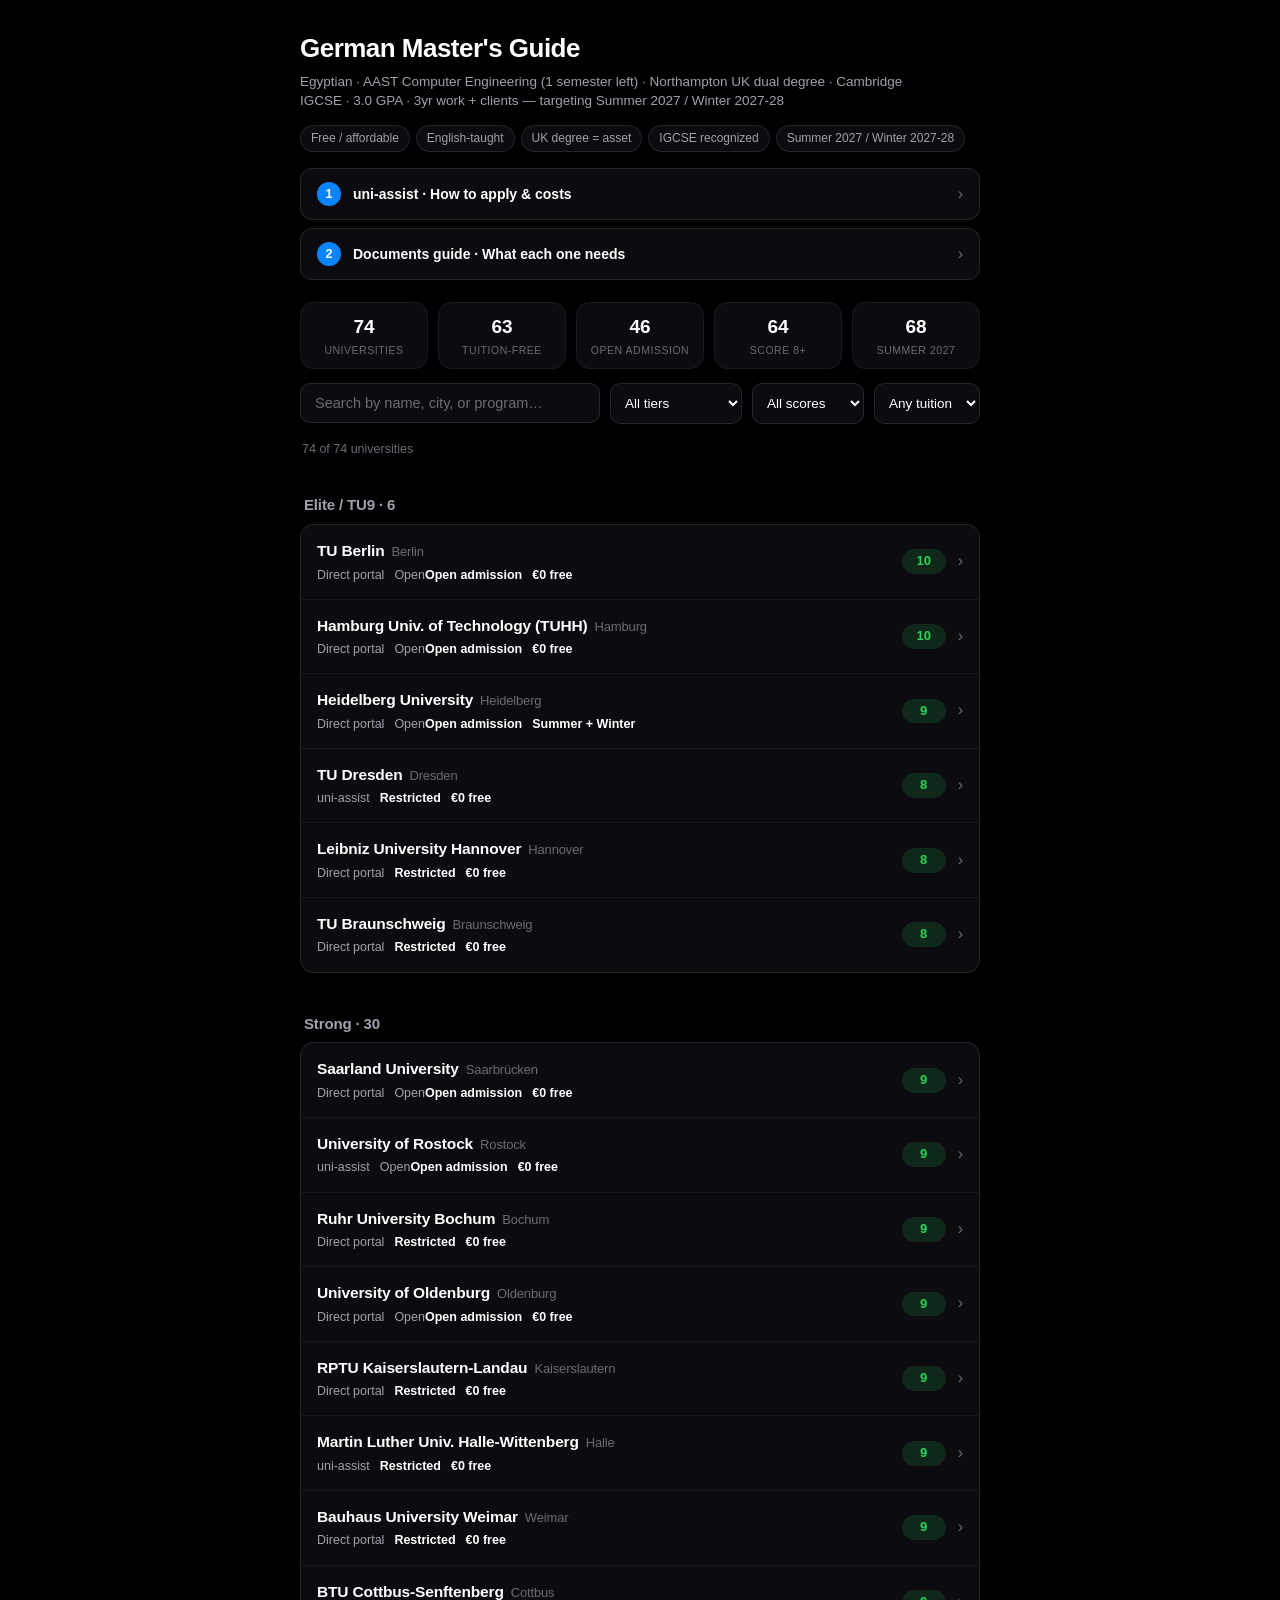
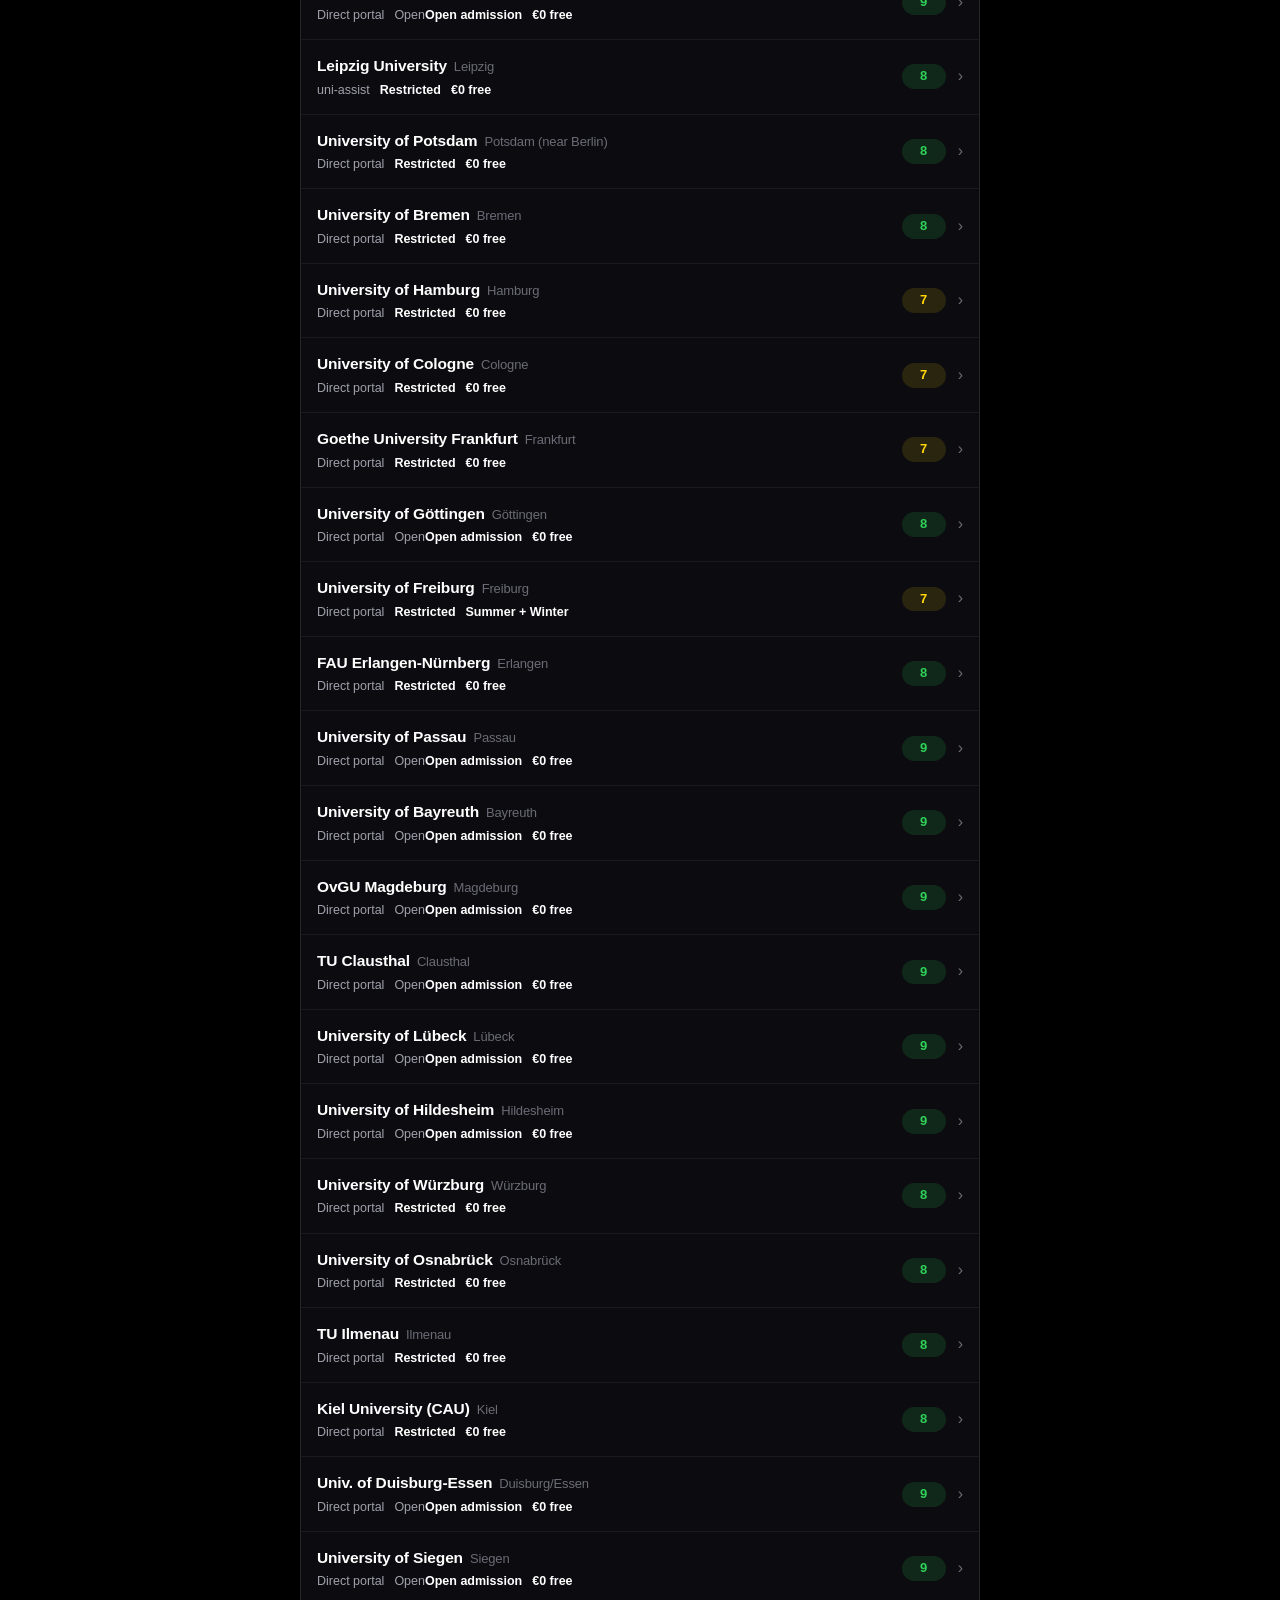
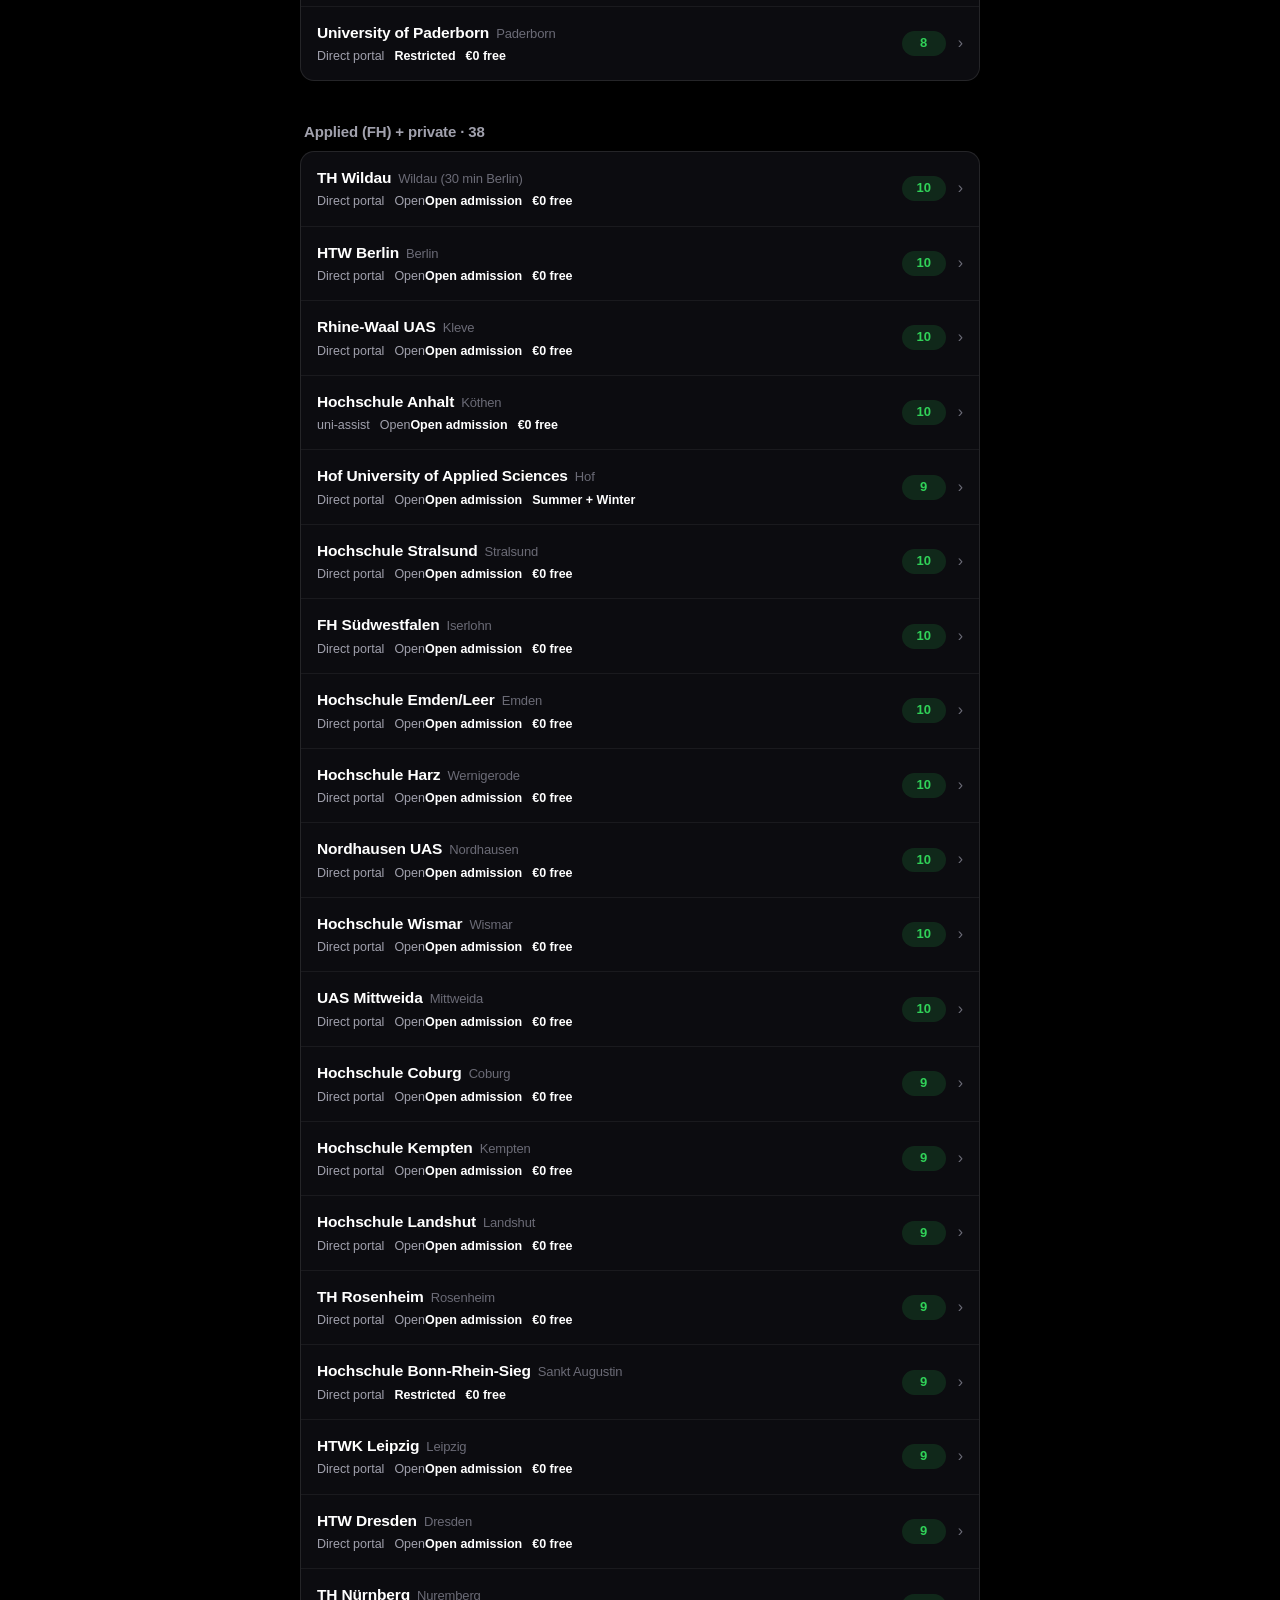
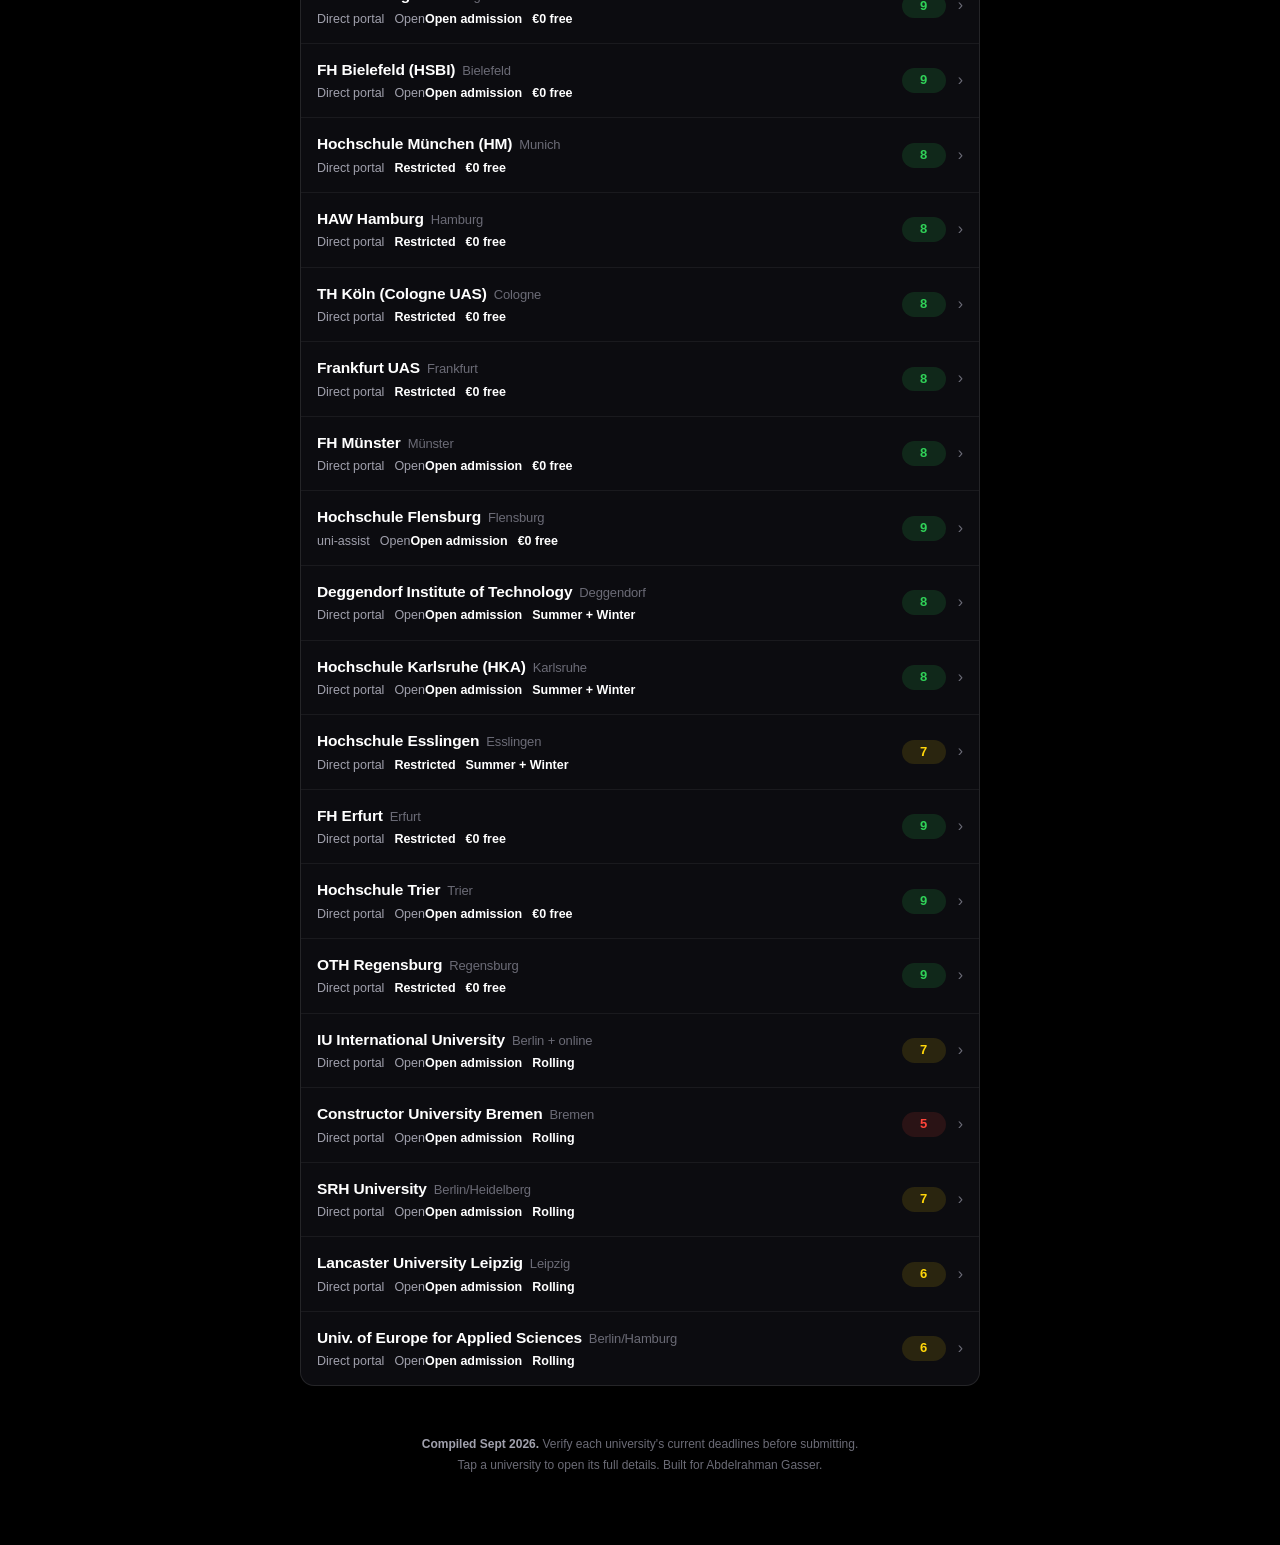
==== university/index.html @ 948b162d "feat: hub repo — Apple-style multi-route sites - / = hub index linking all routes - /university/ = G" ====
<!DOCTYPE html>
<html lang="en">
<head>
<meta charset="UTF-8">
<meta name="viewport" content="width=device-width, initial-scale=1.0, viewport-fit=cover">
<meta name="theme-color" content="#000000">
<title>German Master's Guide — Abdelrahman Gasser</title>
<style>
:root{
  --bg:#000000;
  --surface:#0c0c10;
  --surface2:#16161c;
  --hairline:rgba(255,255,255,0.10);
  --hairline2:rgba(255,255,255,0.06);
  --text:#ffffff;
  --text2:#a1a1ad;
  --text3:#6b6b76;
  --accent:#0a84ff;
  --green:#30d158;
  --amber:#ffd60a;
  --red:#ff453a;
  --radius:14px;
  --font:-apple-system,BlinkMacSystemFont,"SF Pro Display","SF Pro Text","Segoe UI",Roboto,Helvetica,Arial,sans-serif;
}
*{box-sizing:border-box;margin:0;padding:0;-webkit-tap-highlight-color:transparent}
html{-webkit-text-size-adjust:100%}
body{
  font-family:var(--font);
  background:var(--bg);
  color:var(--text);
  line-height:1.45;
  font-size:15px;
  -webkit-font-smoothing:antialiased;
  text-rendering:optimizeLegibility;
  min-height:100vh;
}
a{color:var(--accent);text-decoration:none}
a:hover{text-decoration:underline}

/* ---------- Masthead ---------- */
header.mast{
  padding:34px 20px 18px;
  max-width:720px;
  margin:0 auto;
}
header.mast h1{
  font-size:26px;
  font-weight:700;
  letter-spacing:-0.02em;
  line-height:1.15;
}
header.mast .sub{
  color:var(--text2);
  font-size:13.5px;
  margin-top:8px;
  max-width:640px;
}
header.mast .chips{
  display:flex;flex-wrap:wrap;gap:6px;margin-top:14px;
}
.guide-actions{display:flex;flex-direction:column;gap:8px;margin-top:16px}
.guide-actions .ga{
  display:flex;align-items:center;gap:12px;
  background:var(--surface);border:1px solid var(--hairline);border-radius:12px;
  padding:13px 16px;font-size:14px;font-weight:600;color:var(--text);text-decoration:none;
}
.guide-actions .ga:active{background:var(--surface2)}
.guide-actions .ga .ga-badge{
  width:24px;height:24px;border-radius:50%;background:var(--accent);color:#fff;
  display:flex;align-items:center;justify-content:center;font-size:12.5px;font-weight:700;flex-shrink:0;
}
.guide-actions .ga .chev{margin-left:auto;color:var(--text3)}
.chip{
  font-size:12px;font-weight:500;color:var(--text2);
  padding:4px 10px;border-radius:999px;
  border:1px solid var(--hairline);background:var(--surface);
}

/* ---------- Stats ---------- */
.stats{
  max-width:720px;margin:4px auto 6px;padding:0 20px;
  display:grid;grid-template-columns:repeat(5,1fr);gap:10px;
}
.stat{background:var(--surface);border:1px solid var(--hairline2);border-radius:var(--radius);padding:10px 4px;text-align:center}
.stat .num{font-size:19px;font-weight:650;letter-spacing:-0.01em}
.stat .lbl{font-size:10.5px;color:var(--text3);text-transform:uppercase;letter-spacing:0.05em;margin-top:2px}
@media(max-width:520px){.stats{grid-template-columns:repeat(3,1fr)}}

/* ---------- Controls ---------- */
.controls{
  max-width:720px;margin:14px auto;padding:0 20px;display:flex;gap:10px;
}
.controls .search-wrap{position:relative;flex:1}
.controls input[type=text]{
  width:100%;background:var(--surface);border:1px solid var(--hairline);
  color:var(--text);border-radius:10px;padding:11px 14px;font-size:14.5px;
  font-family:var(--font);outline:none;transition:border-color .15s;
}
.controls input[type=text]:focus{border-color:var(--accent)}
.controls input::placeholder{color:var(--text3)}
.controls select{
  background:var(--surface);border:1px solid var(--hairline);color:var(--text);
  border-radius:10px;padding:11px 10px;font-size:13.5px;font-family:var(--font);outline:none;
  max-width:132px;
}
@media(max-width:560px){
  .controls{flex-wrap:wrap}
  .controls select{max-width:none;flex:1 1 30%}
}
.result-count{
  max-width:720px;margin:0 auto;padding:2px 22px;
  color:var(--text3);font-size:12.5px;
}

/* ---------- Unified list (iOS Settings style) ---------- */
.tiers{max-width:720px;margin:16px auto 40px;padding:0 20px}
.tier-head{padding:18px 4px 8px}
.tier-head h2{font-size:15px;font-weight:650;color:var(--text2);letter-spacing:-0.01em}
@media(max-width:520px){.tier-head{overflow:hidden}.tier-head h2{white-space:nowrap;text-overflow:ellipsis}}
.group{
  background:var(--surface);
  border:1px solid var(--hairline);
  border-radius:var(--radius);
  overflow:hidden;
}
.group + .tier-head{margin-top:22px}
.uni-row{
  display:flex;align-items:center;justify-content:space-between;gap:12px;
  padding:15px 16px;
  cursor:pointer;
  border-bottom:1px solid var(--hairline2);
  transition:background .12s;
  position:relative;
}
.uni-row:last-child{border-bottom:none}
.uni-row:active{background:var(--surface2)}
.uni-row .left{min-width:0;flex:1}
.uni-row .nm{font-size:15.5px;font-weight:600;letter-spacing:-0.01em;display:flex;align-items:baseline;gap:7px}
.uni-row .nm .city{color:var(--text3);font-weight:400;font-size:13px}
.uni-row .meta{color:var(--text2);font-size:12.5px;margin-top:3px;display:flex;flex-wrap:wrap;gap:4px 10px}
.uni-row .meta b{color:var(--text);font-weight:600}
.score-badge{flex-shrink:0;font-size:13px;font-weight:700;padding:3px 9px;border-radius:999px;min-width:44px;text-align:center}
.sb-green{background:rgba(48,209,88,.14);color:var(--green)}
.sb-amber{background:rgba(255,214,10,.12);color:var(--amber)}
.sb-red{background:rgba(255,69,58,.12);color:var(--red)}
.chev{flex-shrink:0;color:var(--text3);font-size:16px;font-weight:300;transform:translateY(-1px)}

/* ---------- Drawer ---------- */
.overlay{
  position:fixed;inset:0;background:rgba(0,0,0,.5);
  opacity:0;visibility:hidden;transition:opacity .28s ease;
  z-index:900;
}
.overlay.show{opacity:1;visibility:visible}
.drawer{
  position:fixed;z-index:1000;
  top:0;right:0;bottom:0;
  width:min(560px,100vw);
  background:var(--surface);
  box-shadow:-20px 0 60px rgba(0,0,0,.6);
  transform:translateX(105%);
  transition:transform .32s cubic-bezier(.2,.9,.25,1);
  display:flex;flex-direction:column;
  border-left:1px solid var(--hairline);
}
.drawer.open{transform:translateX(0)}
@media(max-width:620px){
  .drawer{width:100vw;border-left:none}
}
.drawer-head{
  display:flex;align-items:center;gap:10px;
  padding:14px 16px;
  border-bottom:1px solid var(--hairline2);
  background:var(--surface);
  flex-shrink:0;
}
.drawer-close{
  background:var(--surface2);border:none;cursor:pointer;
  color:var(--text2);font-size:15px;width:30px;height:30px;border-radius:8px;
  display:flex;align-items:center;justify-content:center;flex-shrink:0;
}
.drawer-close:hover{background:#22222a;color:var(--text)}
.drawer-head .dh-name{flex:1;min-width:0}
.drawer-head .dh-name .t{font-size:16px;font-weight:650;letter-spacing:-0.01em;white-space:nowrap;overflow:hidden;text-overflow:ellipsis}
.drawer-head .dh-name .c{color:var(--text3);font-size:12.5px;margin-top:1px}
.drawer-body{
  flex:1;overflow-y:auto;-webkit-overflow-scrolling:touch;
  padding:0 0 env(safe-area-inset-bottom);
}
.drawer-body::-webkit-scrollbar{width:6px}
.drawer-body::-webkit-scrollbar-thumb{background:rgba(255,255,255,.15);border-radius:3px}

.d-sec{
  padding:16px 18px;
  border-bottom:1px dashed rgba(255,255,255,.12);
}
.d-sec:last-child{border-bottom:none}
.d-sec h3{
  font-size:11.5px;font-weight:600;color:var(--text3);
  text-transform:uppercase;letter-spacing:0.07em;margin-bottom:10px;
  display:flex;align-items:center;gap:8px;
}
.d-sec h3 .dot{width:6px;height:6px;border-radius:50%;background:var(--accent);opacity:.8}

/* overview chips */
.ov-flex{display:flex;flex-wrap:wrap;gap:8px}
.ov-chip{
  background:var(--surface2);border:1px solid var(--hairline);
  border-radius:10px;padding:9px 12px;font-size:12.5px;flex:1;min-width:120px;
}
.ov-chip .k{color:var(--text3);font-size:10.5px;text-transform:uppercase;letter-spacing:.05em}
.ov-chip .v{font-weight:600;color:var(--text);margin-top:2px}

/* deadlines */
.dl-row{display:flex;align-items:center;gap:10px;padding:8px 0;font-size:13.5px}
.dl-row+.dl-row{border-top:1px dashed rgba(255,255,255,.08)}
.dl-row .dk{color:var(--text3);width:78px;flex-shrink:0;font-size:12.5px}
.dl-row .dv{color:var(--text);font-weight:600}

/* programs */
.pgm{border:1px solid var(--hairline);background:var(--surface2);border-radius:12px;padding:12px 14px;margin-bottom:8px}
.pgm:last-child{margin-bottom:0}
.pgm .pn{font-weight:650;font-size:14px}
.pgm .pd{color:var(--text2);font-size:12.5px;margin-top:3px}
.pgm .pick{display:inline-block;font-size:10.5px;font-weight:700;margin-top:7px;padding:2px 8px;border-radius:999px;background:rgba(10,132,255,.15);color:var(--accent)}
.pgm .no-pick{display:inline-block;font-size:10.5px;font-weight:600;margin-top:7px;padding:2px 8px;border-radius:999px;background:var(--surface);color:var(--text3);border:1px solid var(--hairline)}
.pgm .brief{color:var(--text2);font-size:13px;margin-top:8px;line-height:1.5;border-top:1px dashed rgba(255,255,255,.08);padding-top:8px}

/* steps */
ol.dsteps{list-style:none;counter-reset:st;margin:0}
ol.dsteps li{counter-increment:st;display:flex;gap:12px;align-items:flex-start;padding:8px 0;font-size:13.5px;color:var(--text)}
ol.dsteps li::before{
  content:counter(st);flex-shrink:0;width:22px;height:22px;border-radius:50%;
  background:var(--surface2);border:1px solid var(--hairline);color:var(--accent);
  font-size:12px;font-weight:700;display:flex;align-items:center;justify-content:center;margin-top:1px;
}

/* docs */
.doc-list{display:flex;flex-wrap:wrap;gap:6px}
.doc-chip{font-size:12.5px;padding:6px 11px;border-radius:8px;border:1px solid var(--hairline)}
.doc-mand{background:rgba(255,69,58,.10);color:var(--red);border-color:rgba(255,69,58,.25)}
.doc-rec{background:rgba(10,132,255,.10);color:var(--accent);border-color:rgba(10,132,255,.25)}
.doc-opt{background:var(--surface2);color:var(--text2)}

/* links */
.d-links{display:flex;flex-direction:column;gap:8px}
.d-links a{
  display:flex;align-items:center;justify-content:space-between;gap:10px;
  background:var(--accent);color:#fff;border-radius:10px;padding:12px 14px;
  font-size:14px;font-weight:600;
}
.d-links a:hover{background:#0d6ed0;text-decoration:none}
.d-links a.sec{background:var(--surface2);border:1px solid var(--hairline);color:var(--text)}
.d-links a.sec:hover{background:#1f1f27}
.d-track{color:var(--text2);font-size:13px;line-height:1.5;margin-top:10px}
.d-track b{color:var(--text);font-weight:600}

/* status / error */
.loading,.erro{max-width:720px;margin:80px auto;text-align:center;color:var(--text2);font-size:14px;padding:0 20px}
.foot{max-width:720px;margin:0 auto;padding:8px 22px 70px;color:var(--text3);font-size:12px;text-align:center;line-height:1.7}
.foot b{color:var(--text2);font-weight:600}

/* reduce motion */
@media (prefers-reduced-motion:reduce){
  .drawer,.overlay{transition:none}
}
</style>
</head>
<body>

<header class="mast">
  <h1>German Master's Guide</h1>
  <div class="sub">Egyptian · AAST Computer Engineering (1 semester left) · Northampton UK dual degree · Cambridge IGCSE · 3.0 GPA · 3yr work + clients — targeting Summer 2027 / Winter 2027-28</div>
  <div class="chips">
    <span class="chip">Free / affordable</span>
    <span class="chip">English-taught</span>
    <span class="chip">UK degree = asset</span>
    <span class="chip">IGCSE recognized</span>
    <span class="chip">Summer 2027 / Winter 2027-28</span>
  </div>
  <div class="guide-actions">
    <a class="ga" href="uni-assist.html"><span class="ga-badge">1</span> uni-assist · How to apply &amp; costs<span class="chev">›</span></a>
    <a class="ga" href="documents.html"><span class="ga-badge">2</span> Documents guide · What each one needs<span class="chev">›</span></a>
  </div>
</header>

<div class="stats">
  <div class="stat"><div class="num" id="s-total">–</div><div class="lbl">Universities</div></div>
  <div class="stat"><div class="num" id="s-free">–</div><div class="lbl">Tuition-free</div></div>
  <div class="stat"><div class="num" id="s-open">–</div><div class="lbl">Open admission</div></div>
  <div class="stat"><div class="num" id="s-top">–</div><div class="lbl">Score 8+</div></div>
  <div class="stat"><div class="num" id="s-summer">–</div><div class="lbl">Summer 2027</div></div>
</div>

<div class="controls">
  <div class="search-wrap">
    <input type="text" id="search" placeholder="Search by name, city, or program…">
  </div>
  <select id="f-tier">
    <option value="">All tiers</option>
    <option value="T1">Tier 1 — Elite/TU9</option>
    <option value="T2">Tier 2 — Strong</option>
    <option value="T3">Tier 3 — Applied (FH)</option>
  </select>
  <select id="f-score">
    <option value="">All scores</option>
    <option value="8">Score 8–10</option>
    <option value="6">Score 6–7</option>
    <option value="0">Score ≤5</option>
  </select>
  <select id="f-fee">
    <option value="">Any tuition</option>
    <option value="free">Free only</option>
    <option value="paid">Paid</option>
  </select>
</div>

<div class="result-count" id="rescount"></div>

<div class="tiers" id="list"></div>

<div class="foot">
  <p><b>Compiled Sept 2026.</b> Verify each university's current deadlines before submitting.</p>
  <p>Tap a university to open its full details. Built for Abdelrahman Gasser.</p>
</div>

<!-- Drawer -->
<div class="overlay" id="overlay"></div>
<aside class="drawer" id="drawer" role="dialog" aria-modal="true" aria-label="University details">
  <div class="drawer-head">
    <button class="drawer-close" id="drawer-close" aria-label="Close">✕</button>
    <div class="dh-name">
      <div class="t" id="d-name"></div>
      <div class="c" id="d-city"></div>
    </div>
  </div>
  <div class="drawer-body" id="d-body"></div>
</aside>

<script>
const TIER_NAMES={T1:'Elite / TU9',T2:'Strong',T3:'Applied (FH) + private'};
const TIER_DESC={
  T1:'QS-ranked research powerhouses. Work experience + UK degree help at the 3.0 threshold.',
  T2:'Strong research universities, better admission odds.',
  T3:'Practice-oriented Fachhochschulen — your sweet spot. Open admission, many tuition-free.'
};
const METHOD_LABEL={direct:'Direct portal',uniassist:'uni-assist'};
const SUMMER_LABEL={yes:'Summer + Winter',winter:'Winter only',rolling:'Rolling'};
const DOC_LABEL={Mandatory:'Mandatory',Recommended:'Recommended',Optional:'Optional'};
const esc=s=>String(s).replace(/[&<>"']/g,c=>({'&':'&amp;','<':'&lt;','>':'&gt;','"':'&quot;',"'":'&#39;'}[c]));

let UNIS=[];
const $=id=>document.getElementById(id);

const scoreCls=s=>s>=8?'sb-green':s>=6?'sb-amber':'sb-red';

function render(){
  const list=$('list');list.innerHTML='';
  const q=$('search').value.toLowerCase();
  const tv=$('f-tier').value,sv=$('f-score').value,fv=$('f-fee').value;
  let visible=0;
  const rowsByTier={'T1':[],'T2':[],'T3':[]};
  UNIS.forEach((u,idx)=>{
    const hay=[u.name,u.city,...u.programs.map(p=>p.name+' '+p.note)].join(' ').toLowerCase();
    const mt=!q||hay.includes(q);
    const mti=!tv||u.tier===tv;
    const ms=!sv||(sv==='8'?u.score>=8:(sv==='6'?u.score>=6&&u.score<=7:u.score<=5));
    const mf=!fv||u.fee===fv;
    if(!(mt&&mti&&ms&&mf))return;
    visible++;
    rowsByTier[u.tier].push(
      `<div class="uni-row" data-id="${u.id}" data-idx="${idx}" tabindex="0" role="button" aria-label="Open ${esc(u.name)}">
         <div class="left">
           <div class="nm">${esc(u.name)} <span class="city">${esc(u.city)}</span></div>
           <div class="meta">
             <span>${METHOD_LABEL[u.method]}</span>
             <span>${u.nc==='open'?'Open':''}<b>${u.nc==='open'?'Open admission':'Restricted'}</b></span>
             <span><b>${u.fee==='free'?'€0 free':SUMMER_LABEL[u.summer]}</b></span>
           </div>
         </div>
         <div class="score-badge ${scoreCls(u.score)}">${u.score}</div>
         <span class="chev">›</span>
       </div>`
    );
  });
  const frag=document.createDocumentFragment();
  let first=true;
  ['T1','T2','T3'].forEach(t=>{
    if(!rowsByTier[t].length)return;
    const h=document.createElement('div');
    h.className='tier-head';
    h.innerHTML=`<h2>${TIER_NAMES[t]} · ${rowsByTier[t].length}</h2>`;
    const g=document.createElement('div');
    g.className='group';
    g.innerHTML=rowsByTier[t].join('');
    frag.appendChild(h);frag.appendChild(g);
    first=false;
  });
  list.appendChild(frag);
  $('rescount').textContent=visible+' of '+UNIS.length+' universities';
  bindRows();
}

function bindRows(){
  document.querySelectorAll('.uni-row').forEach(r=>{
    const open=()=>openDrawer(r.dataset.idx|0);
    r.addEventListener('click',open);
    r.addEventListener('keydown',e=>{if(e.key==='Enter'||e.key===' '){e.preventDefault();open();}});
  });
}

/* -------- Drawer -------- */
function openDrawer(idx){
  const u=UNIS[idx];
  $('d-name').textContent=u.name;
  $('d-city').textContent=u.city+' · '+TIER_NAMES[u.tier]+' · score '+u.score;
  $('d-body').innerHTML=drawBody(u);
  $('drawer').classList.add('open');
  $('overlay').classList.add('show');
  document.body.style.overflow='hidden';
}
function closeDrawer(){
  $('drawer').classList.remove('open');
  $('overlay').classList.remove('show');
  document.body.style.overflow='';
}
function drawBody(u){
  const ov=[
    `<span class="ov-chip"><span class="k">Apply via</span><div class="v">${METHOD_LABEL[u.method]}</div></span>`,
    `<span class="ov-chip"><span class="k">Admission</span><div class="v">${u.nc==='open'?'Open':'Restricted'}</div></span>`,
    `<span class="ov-chip"><span class="k">Tuition</span><div class="v">${u.fee==='free'?'€0 — free':SUMMER_LABEL[u.summer]}</div></span>`
  ].join('');

  const dls=u.deadlines?[
    `<div class="dl-row"><span class="dk">Apply by</span><span class="dv">${esc(u.deadlines.applyBy||'—')}</span></div>`,
    `<div class="dl-row"><span class="dk">Summer 27</span><span class="dv">${esc(u.deadlines.summer||'—')}</span></div>`,
    `<div class="dl-row"><span class="dk">Winter 27/28</span><span class="dv">${esc(u.deadlines.winter||'—')}</span></div>`
  ].join(''):'';

  const pgms=u.programs.map(p=>
    `<div class="pgm">
       <div class="pn">${esc(p.name)}</div>
       <div class="pd">${esc(p.note||'')}</div>
       ${p.pick?'<span class="pick">Recommended for you</span>':'<span class="no-pick">Alternative option</span>'}
       ${p.brief?`<div class="brief">${esc(p.brief)}</div>`:''}
     </div>`).join('');

  const steps=u.steps&&u.steps.length?`<ol class="dsteps">${u.steps.map(s=>`<li>${esc(s)}</li>`).join('')}</ol>`:'';

  let docs='';
  if(u.docs){
    const groups=[];
    ['Mandatory','Recommended','Optional'].forEach(k=>{
      const arr=u.docs[k]||[];
      if(!arr.length)return;
      const cls= k==='Mandatory'?'doc-mand':k==='Recommended'?'doc-rec':'doc-opt';
      groups.push(`<div class="doc-list" style="margin-bottom:${groups.length?'8px':''}">${arr.map(d=>`<span class="doc-chip ${cls}">${esc(d)}</span>`).join('')}</div>`);
    });
    docs=groups.join('');
  }

  const links=[];
  if(u.links&&u.links.program)links.push(`<a href="${esc(u.links.program)}" target="_blank" rel="noopener">Program page <span>→</span></a>`);
  if(u.links&&u.links.apply)links.push(`<a href="${esc(u.links.apply)}" target="_blank" rel="noopener">Apply here <span>→</span></a>`);
  else if(u.links&&u.links.site)links.push(`<a href="${esc(u.links.site)}" target="_blank" rel="noopener">Apply / admissions <span>→</span></a>`);
  if(u.links&&u.links.site)links.push(`<a class="sec" href="${esc(u.links.site)}" target="_blank" rel="noopener">University site</a>`);

  return `
    <section class="d-sec"><h3><span class="dot"></span>Overview</h3><div class="ov-flex">${ov}</div></section>
    <section class="d-sec"><h3><span class="dot"></span>Deadlines</h3>${dls}</section>
    <section class="d-sec"><h3><span class="dot"></span>Programs</h3>${pgms}</section>
    ${steps?`<section class="d-sec"><h3><span class="dot"></span>How to apply</h3>${steps}</section>`:''}
    ${docs?`<section class="d-sec"><h3><span class="dot"></span>Required documents</h3>${docs}</section>`:''}
    <section class="d-sec">
      <h3><span class="dot"></span>Apply links</h3>${links.join('')||'<div style="color:var(--text3);font-size:13px">No direct link listed — check the university site.</div>'}
      ${u.track?`<div class="d-track" style="margin-top:12px"><b>Track:</b> ${esc(u.track)}</div>`:''}
    </section>`;
}

/* bind drawer controls */
$('overlay').addEventListener('click',closeDrawer);
$('drawer-close').addEventListener('click',closeDrawer);
document.addEventListener('keydown',e=>{if(e.key==='Escape')closeDrawer();});

/* filters */
['search','f-tier','f-score','f-fee'].forEach(id=>$(id).addEventListener('input',render));
$('search').addEventListener('input',render);

/* load data */
(async function(){
  try{
    const r=await fetch('universities.json',{cache:'no-store'});
    if(!r.ok)throw new Error('HTTP '+r.status);
    UNIS=await r.json();
    $('s-total').textContent=UNIS.length;
    $('s-free').textContent=UNIS.filter(u=>u.fee==='free').length;
    $('s-open').textContent=UNIS.filter(u=>u.nc==='open').length;
    $('s-top').textContent=UNIS.filter(u=>u.score>=8).length;
    $('s-summer').textContent=UNIS.filter(u=>u.summer==='yes').length;
    render();
  }catch(err){
    $('list').innerHTML=`<div class="erro">Could not load university data. Please refresh the page — or the data file (universities.json) may be missing. <br><span style="font-size:12px;color:var(--text3)">${esc(err.message)}</span></div>`;
    $('rescount').textContent='';
  }
})();
</script>
</body>
</html>
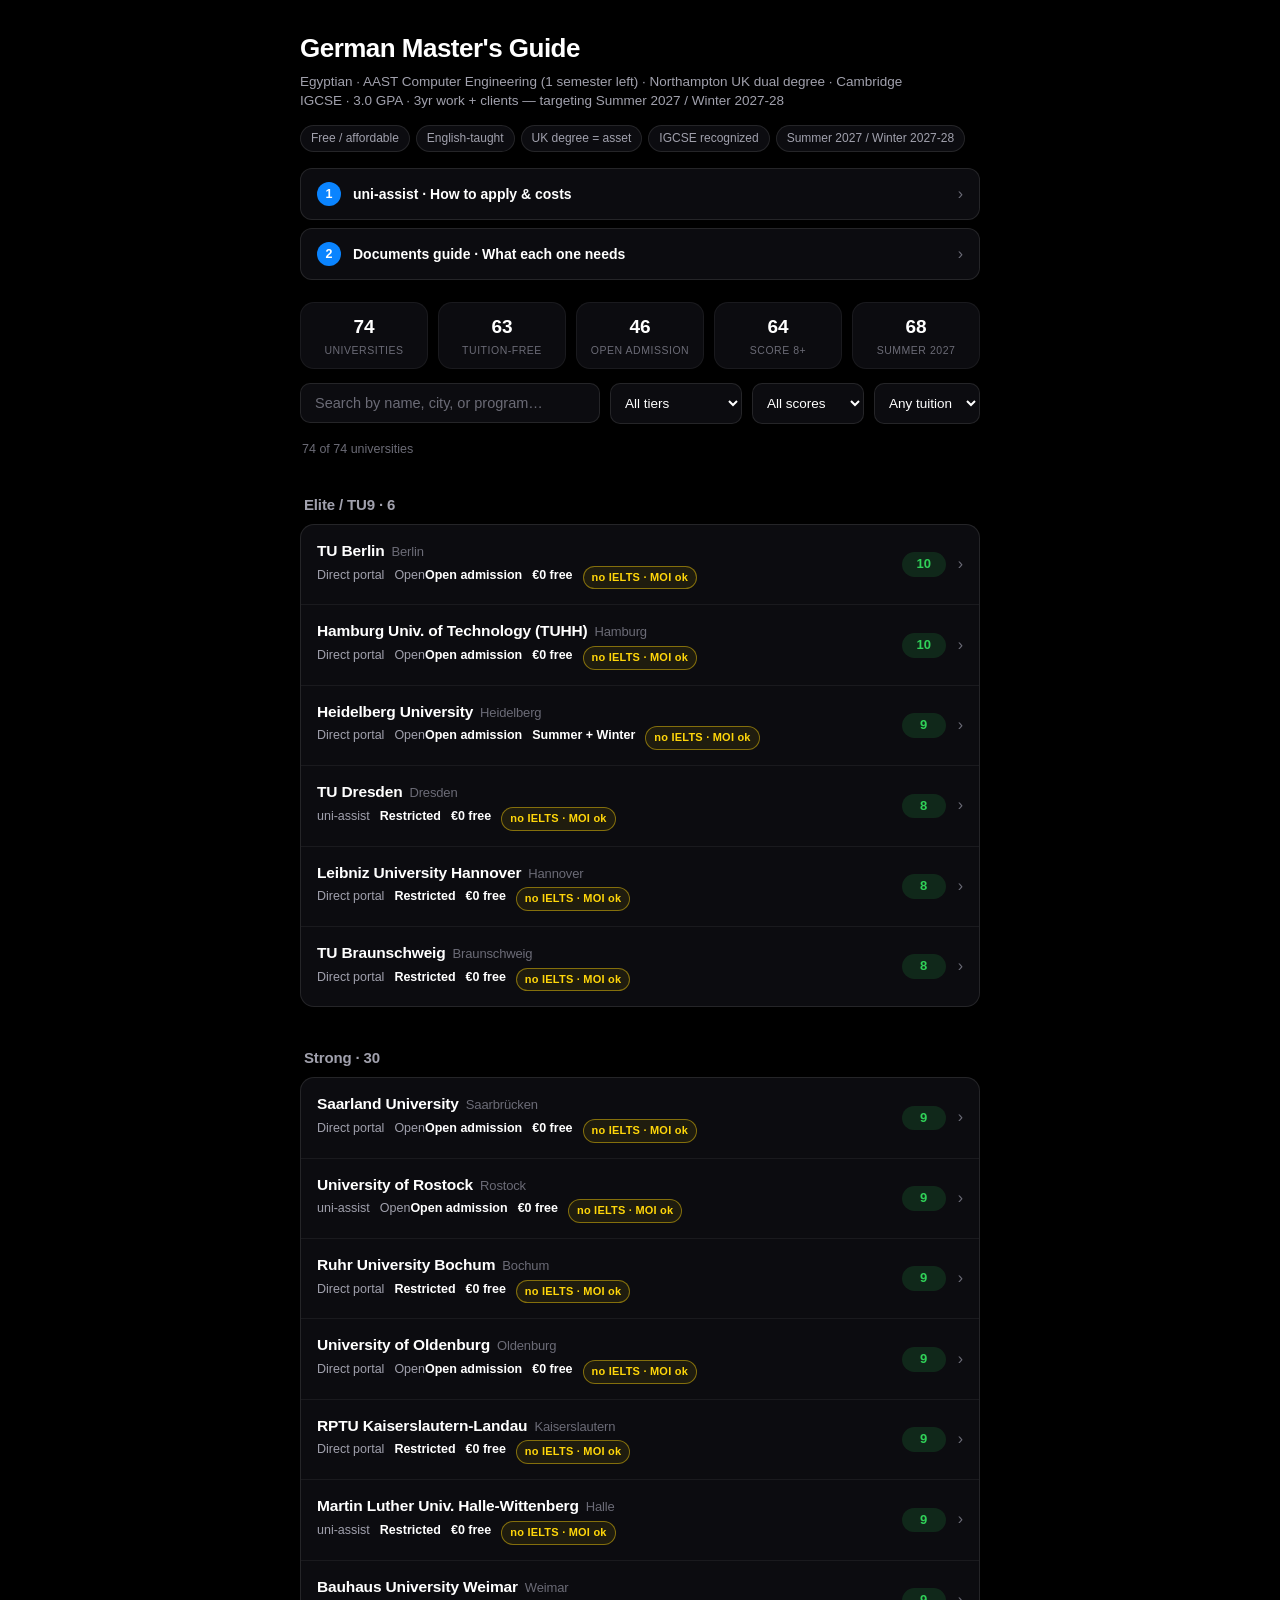
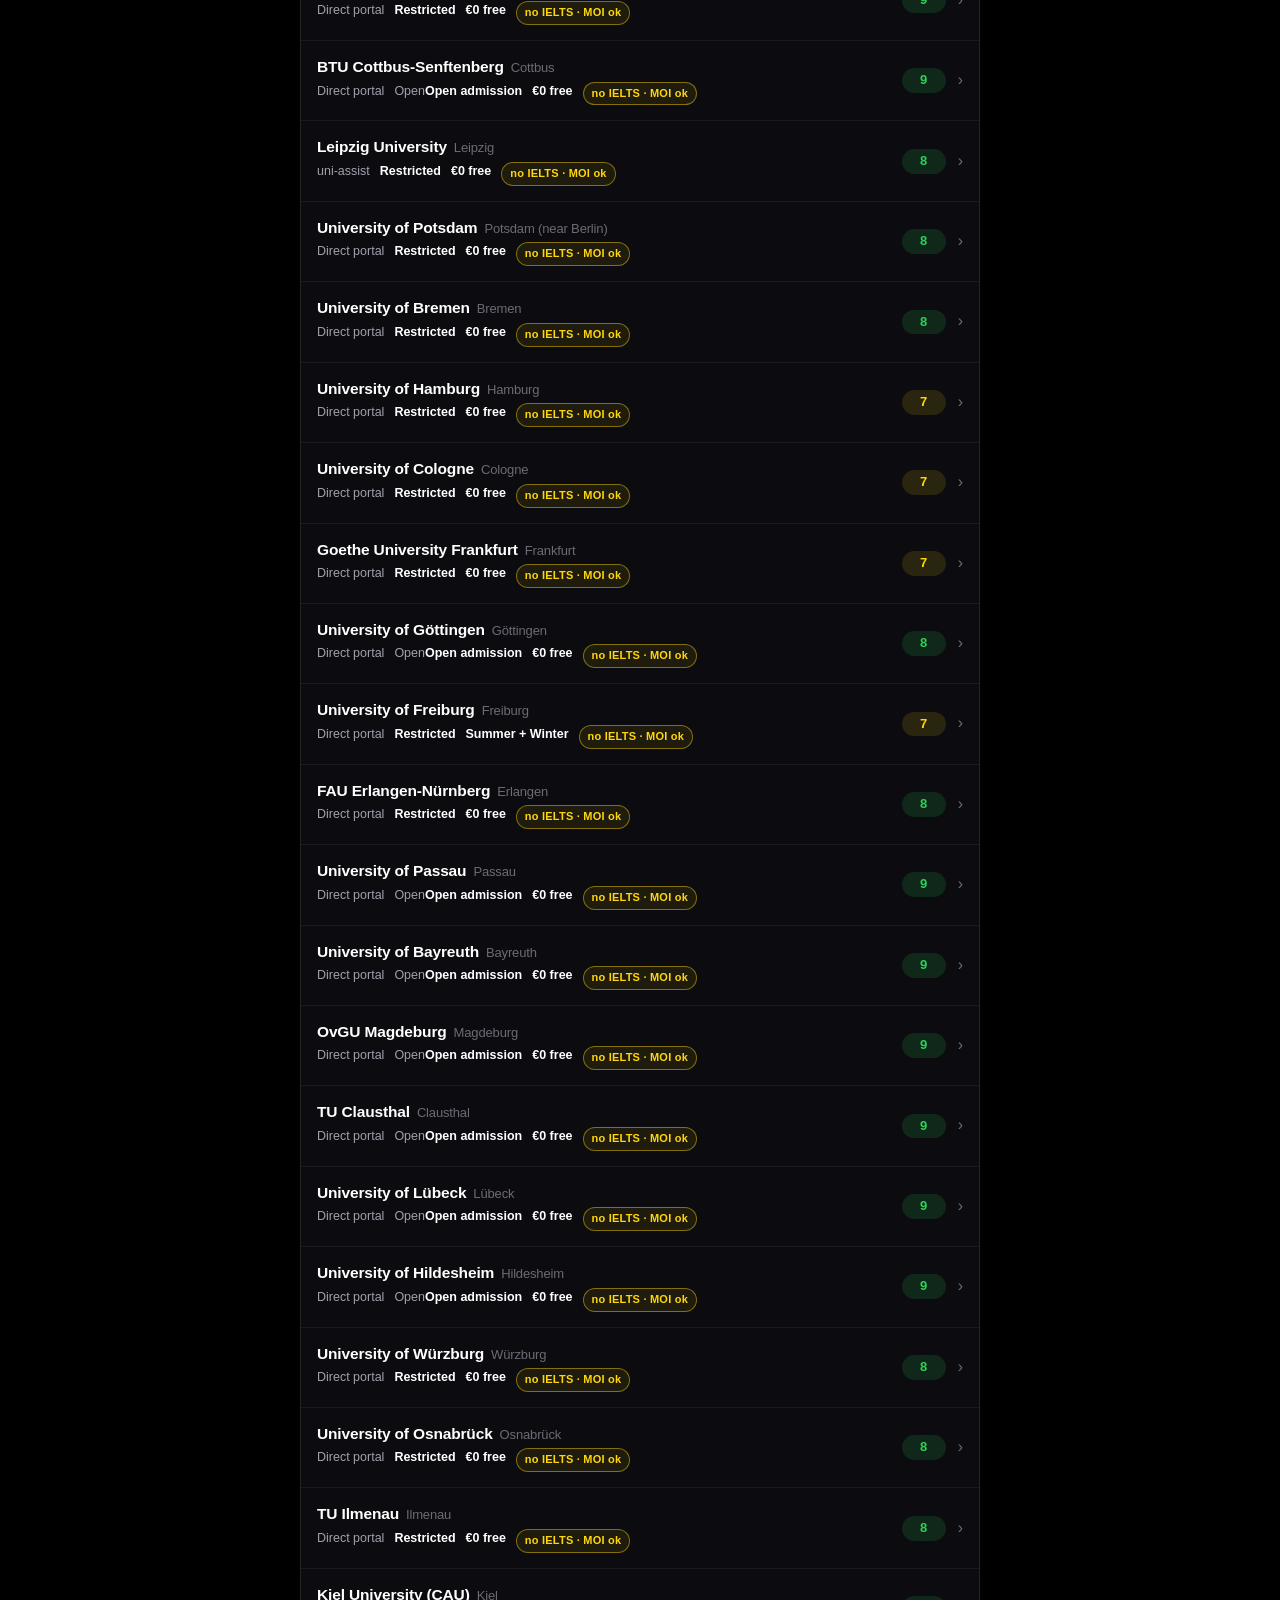
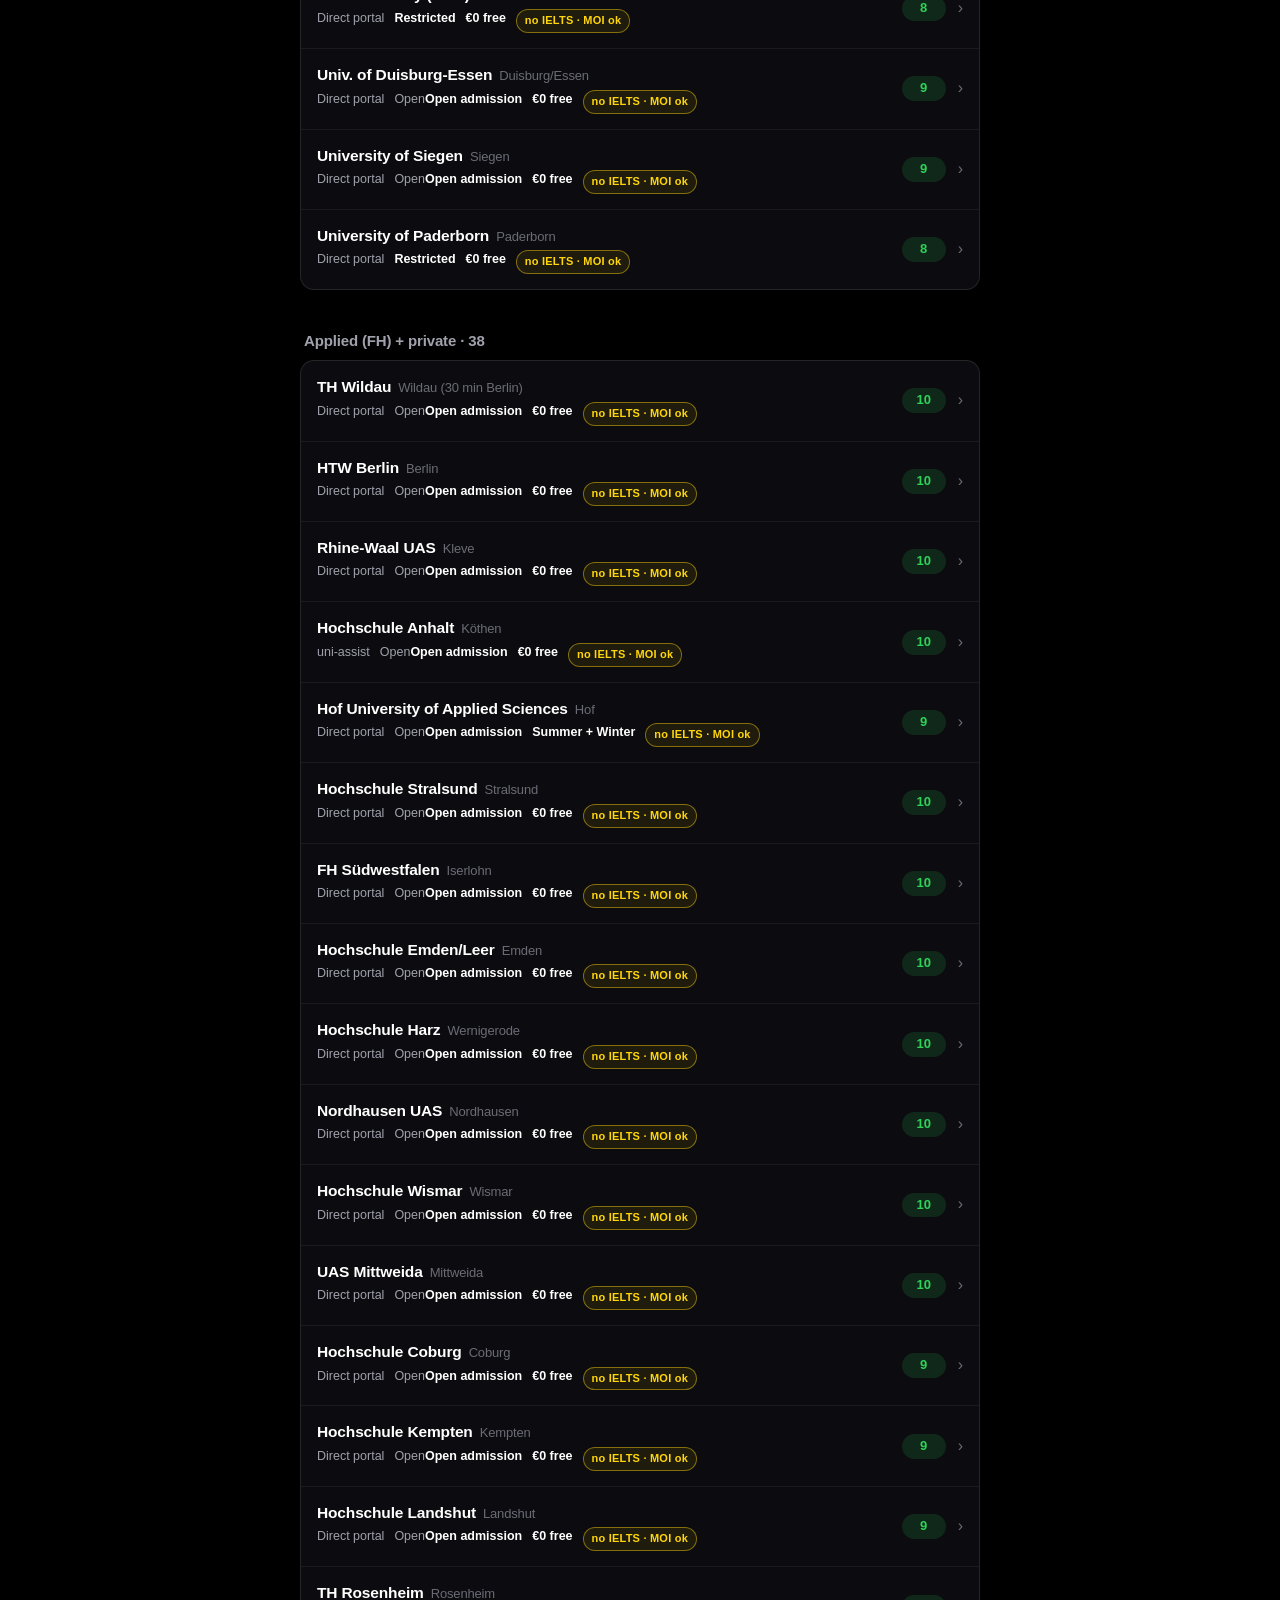
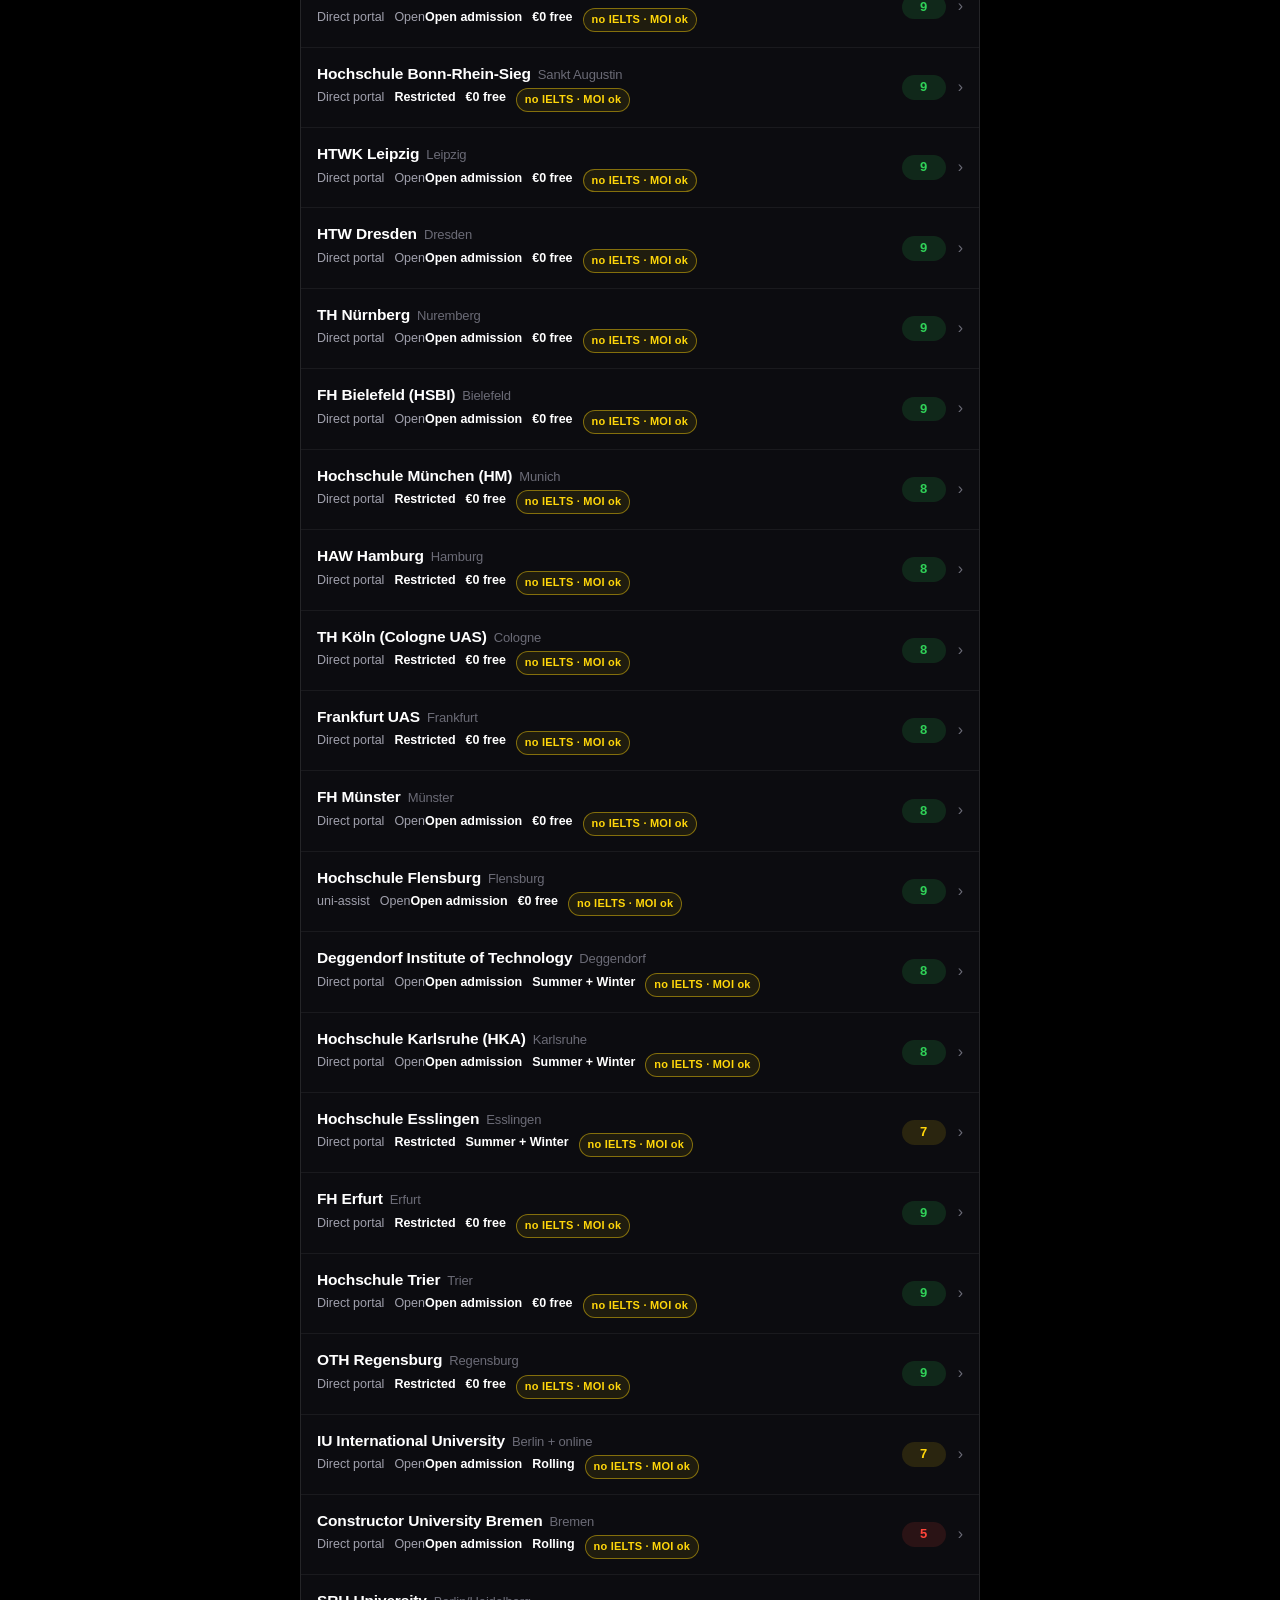
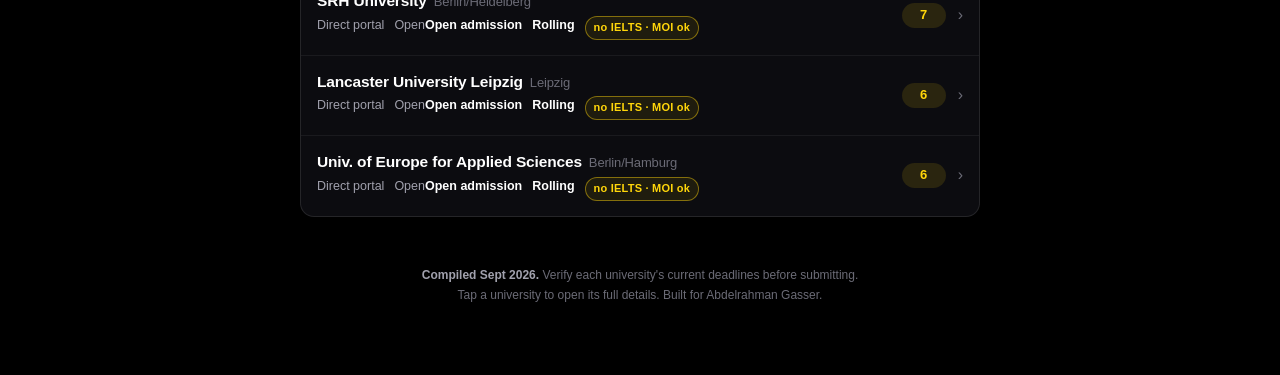
==== commit 1bb09021: "feat(guide): blinking 'no IELTS · MOI ok' flag on every uni row + English overview chip (MOI cert pa" ====
--- a/university/index.html
+++ b/university/index.html
@@ -144,6 +144,10 @@
 .sb-amber{background:rgba(255,214,10,.12);color:var(--amber)}
 .sb-red{background:rgba(255,69,58,.12);color:var(--red)}
 .chev{flex-shrink:0;color:var(--text3);font-size:16px;font-weight:300;transform:translateY(-1px)}
+/* no-IELTS flag */
+.engflag{flex-shrink:0;font-size:11px;font-weight:700;padding:3px 8px;border-radius:999px;border:1px solid rgba(255,214,10,.45);color:var(--amber);background:rgba(255,214,10,.08);animation:blink 2.2s ease-in-out infinite;letter-spacing:.02em}
+@keyframes blink{0%,100%{opacity:1}50%{opacity:.42}}
+@media(prefers-reduced-motion:reduce){.engflag{animation:none}}
 
 /* ---------- Drawer ---------- */
 .overlay{
@@ -212,10 +216,15 @@
 .ov-chip .v{font-weight:600;color:var(--text);margin-top:2px}
 
 /* deadlines */
-.dl-row{display:flex;align-items:center;gap:10px;padding:8px 0;font-size:13.5px}
-.dl-row+.dl-row{border-top:1px dashed rgba(255,255,255,.08)}
-.dl-row .dk{color:var(--text3);width:78px;flex-shrink:0;font-size:12.5px}
+.dl-block{border:1px solid var(--hairline);background:var(--surface2);border-radius:12px;padding:12px 14px;margin-bottom:10px}
+.dl-block:last-child{margin-bottom:0}
+.dl-block .dl-term{font-weight:700;font-size:13.5px;display:flex;align-items:center;gap:8px;margin-bottom:6px}
+.dl-block .dl-term .winter{color:var(--accent)}
+.dl-block .dl-term .summer{color:var(--green)}
+.dl-row{display:flex;align-items:center;gap:10px;padding:5px 0;font-size:13.5px}
+.dl-row .dk{color:var(--text3);width:106px;flex-shrink:0;font-size:12.5px}
 .dl-row .dv{color:var(--text);font-weight:600}
+.dl-note{color:var(--text3);font-size:12px;margin-top:8px;line-height:1.5;border-top:1px dashed rgba(255,255,255,.1);padding-top:8px}
 
 /* programs */
 .pgm{border:1px solid var(--hairline);background:var(--surface2);border-radius:12px;padding:12px 14px;margin-bottom:8px}
@@ -376,6 +385,7 @@
              <span>${METHOD_LABEL[u.method]}</span>
              <span>${u.nc==='open'?'Open':''}<b>${u.nc==='open'?'Open admission':'Restricted'}</b></span>
              <span><b>${u.fee==='free'?'€0 free':SUMMER_LABEL[u.summer]}</b></span>
+             <span class="engflag">no IELTS · MOI ok</span>
            </div>
          </div>
          <div class="score-badge ${scoreCls(u.score)}">${u.score}</div>
@@ -428,14 +438,37 @@
   const ov=[
     `<span class="ov-chip"><span class="k">Apply via</span><div class="v">${METHOD_LABEL[u.method]}</div></span>`,
     `<span class="ov-chip"><span class="k">Admission</span><div class="v">${u.nc==='open'?'Open':'Restricted'}</div></span>`,
-    `<span class="ov-chip"><span class="k">Tuition</span><div class="v">${u.fee==='free'?'€0 — free':SUMMER_LABEL[u.summer]}</div></span>`
+    `<span class="ov-chip"><span class="k">Tuition</span><div class="v">${u.fee==='free'?'€0 — free':SUMMER_LABEL[u.summer]}</div></span>`,
+    `<span class="ov-chip"><span class="k">English</span><div class="v">MOI cert (no IELTS)</div></span>`
   ].join('');
 
-  const dls=u.deadlines?[
-    `<div class="dl-row"><span class="dk">Apply by</span><span class="dv">${esc(u.deadlines.applyBy||'—')}</span></div>`,
-    `<div class="dl-row"><span class="dk">Summer 27</span><span class="dv">${esc(u.deadlines.summer||'—')}</span></div>`,
-    `<div class="dl-row"><span class="dk">Winter 27/28</span><span class="dv">${esc(u.deadlines.winter||'—')}</span></div>`
-  ].join(''):'';
+  const dlNote='<div class="dl-note">Deadlines shown are application-by dates for the intake. German terms: <b>Summer</b> ≈ Apr–Sep, <b>Winter</b> ≈ Oct–Mar (verify each uni).</div>';
+  let dls=dlNote;
+  if(u.deadlines){
+    const blocks=[];
+    // Winter-intake-only uni
+    if(u.summer==='winter'){
+      const winYr=(u.deadlines.winter||'').match(/(20\d\d)/);
+      blocks.push(`<div class="dl-block"><div class="dl-term"><span class="winter">Winter only</span></div>
+        <div class="dl-row"><span class="dk">Apply by</span><span class="dv">${esc(u.deadlines.winter||'—')}</span></div>
+        <div class="dl-row"><span class="dk">Term starts</span><span class="dv">early Oct ${winYr?winYr[1]:'<i>(verify)</i>'}</span></div></div>`);
+    } else {
+      // Winter 27/28
+      if(u.deadlines.winter) blocks.push(`<div class="dl-block"><div class="dl-term"><span class="winter">◈</span> Winter 2027/28</div>
+        <div class="dl-row"><span class="dk">Apply by</span><span class="dv">${esc(u.deadlines.winter)}</span></div>
+        <div class="dl-row"><span class="dk">Term starts</span><span class="dv">early Oct 2027</span></div></div>`);
+      // Summer 2027
+      if(u.deadlines.summer && u.summer!=='winter') blocks.push(`<div class="dl-block"><div class="dl-term"><span class="summer">◈</span> Summer 2027</div>
+        <div class="dl-row"><span class="dk">Apply by</span><span class="dv">${esc(u.deadlines.summer)}</span></div>
+        <div class="dl-row"><span class="dk">Term starts</span><span class="dv">early Apr 2027</span></div></div>`);
+      if(!blocks.length && u.summer==='rolling') blocks.push(`<div class="dl-block"><div class="dl-term"><span class="summer">◈</span> Rolling intake</div>
+        <div class="dl-row"><span class="dk">Apply</span><span class="dv">Anytime / rolling</span></div>
+        <div class="dl-row"><span class="dk">Term starts</span><span class="dv">per schedule</span></div></div>`);
+      if(u.deadlines.applyBy && u.summer!=='rolling') blocks.push(`<div class="dl-block"><div class="dl-term">Application window</div>
+        <div class="dl-row"><span class="dk">Start early</span><span class="dv">${esc(u.deadlines.applyBy)}</span></div></div>`);
+    }
+    dls=blocks.join('')+dlNote;
+  }
 
   const pgms=u.programs.map(p=>
     `<div class="pgm">
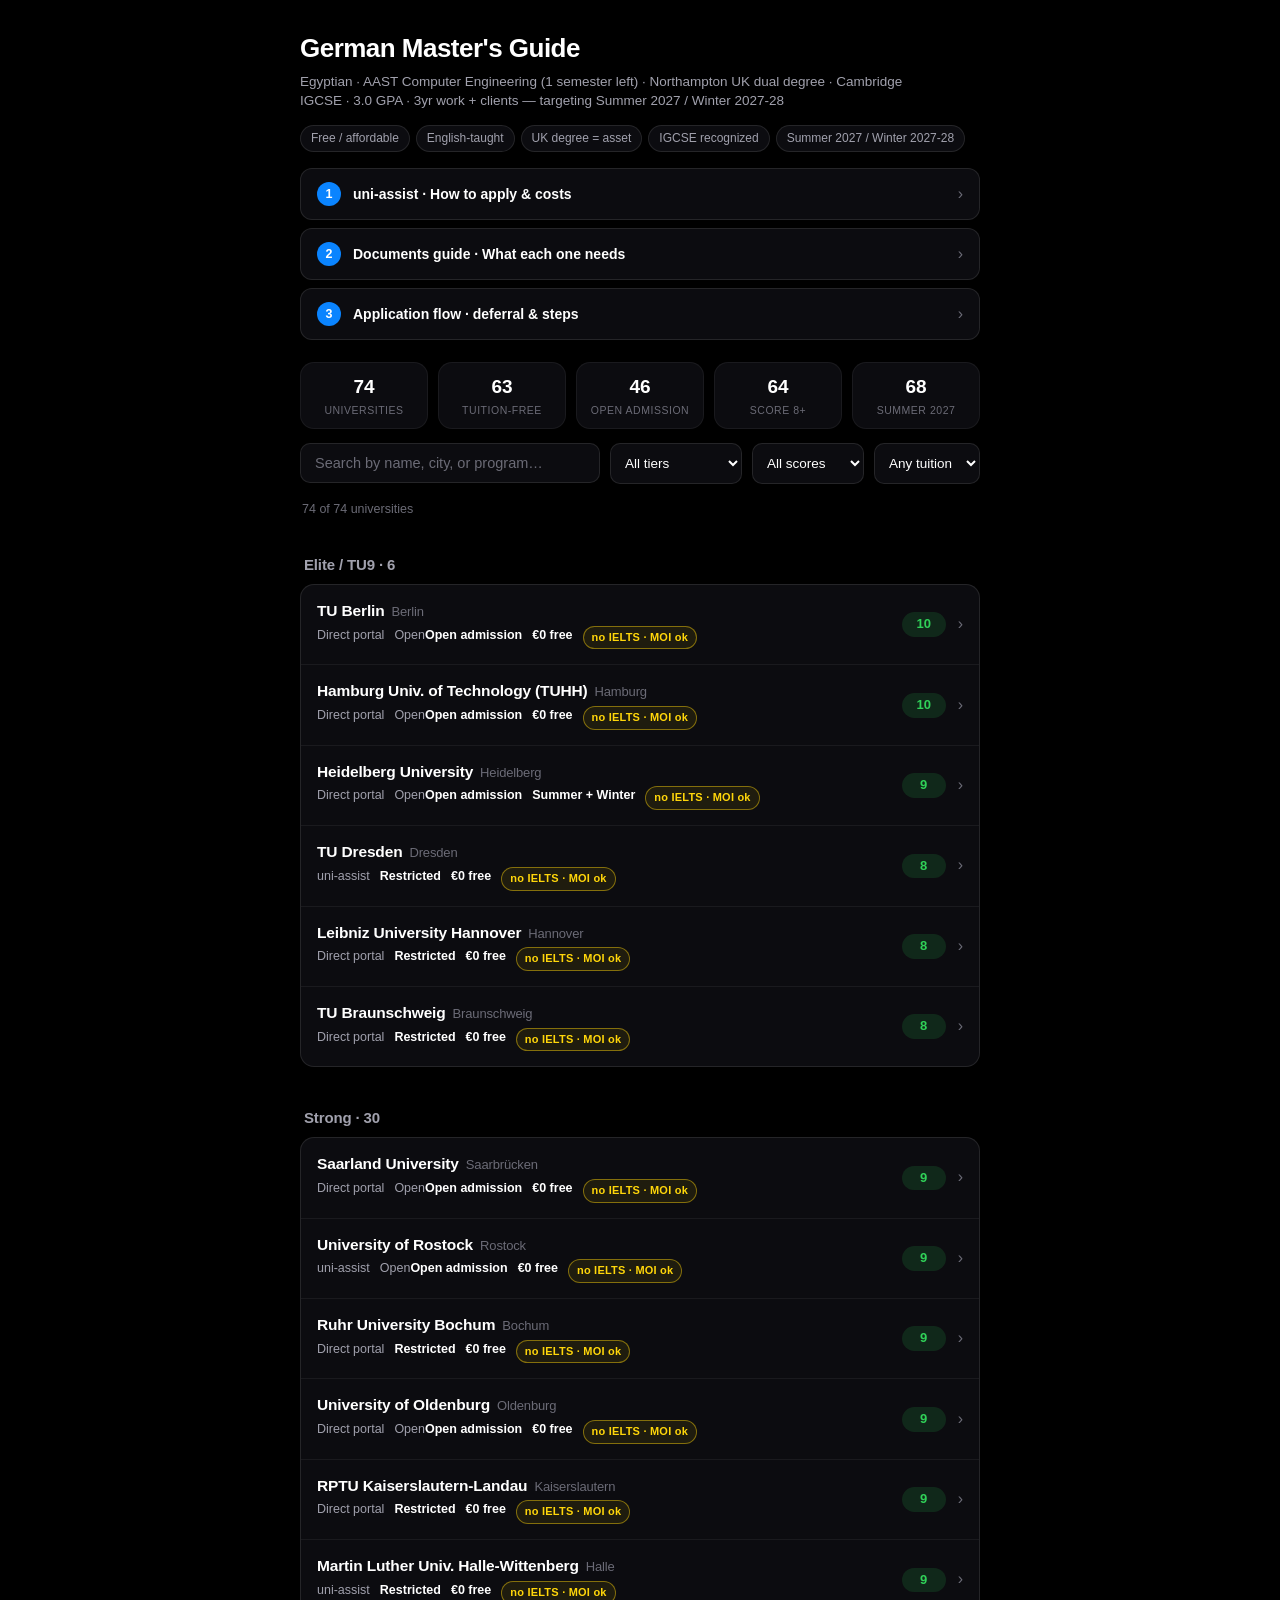
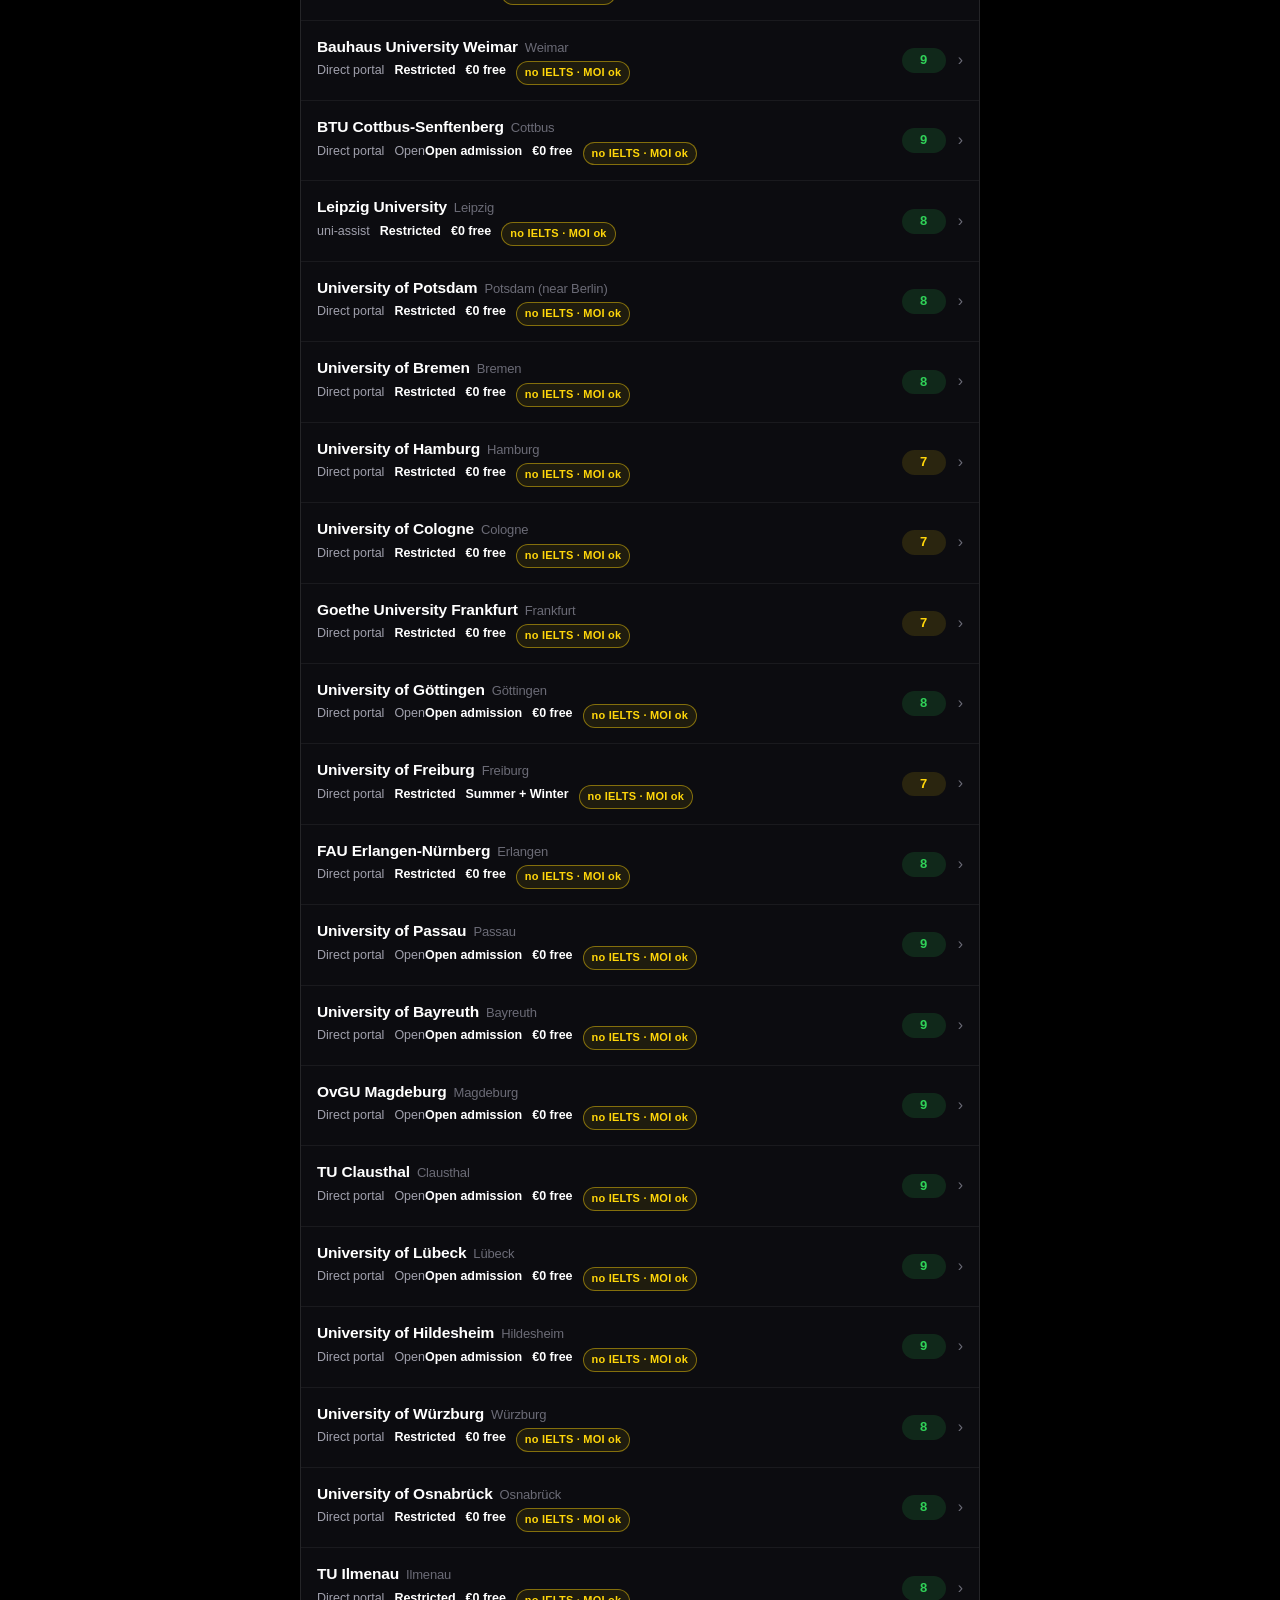
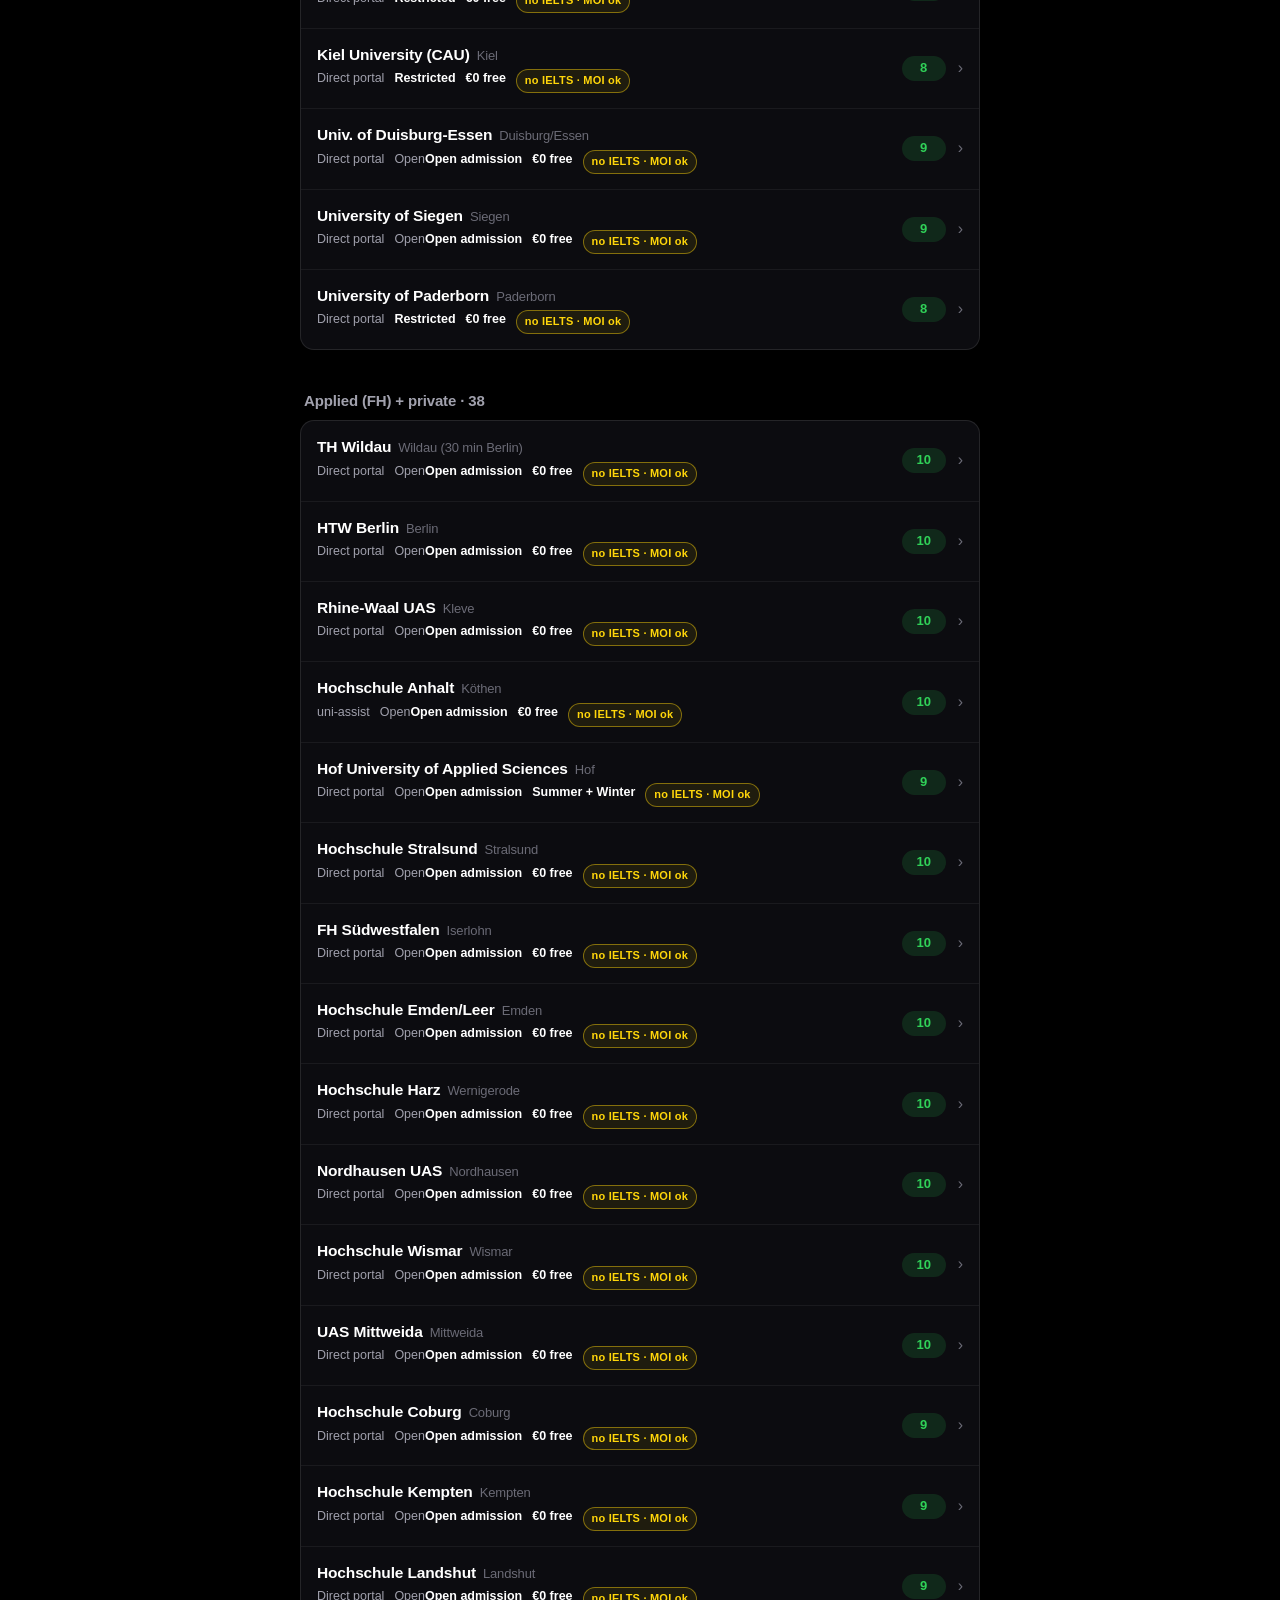
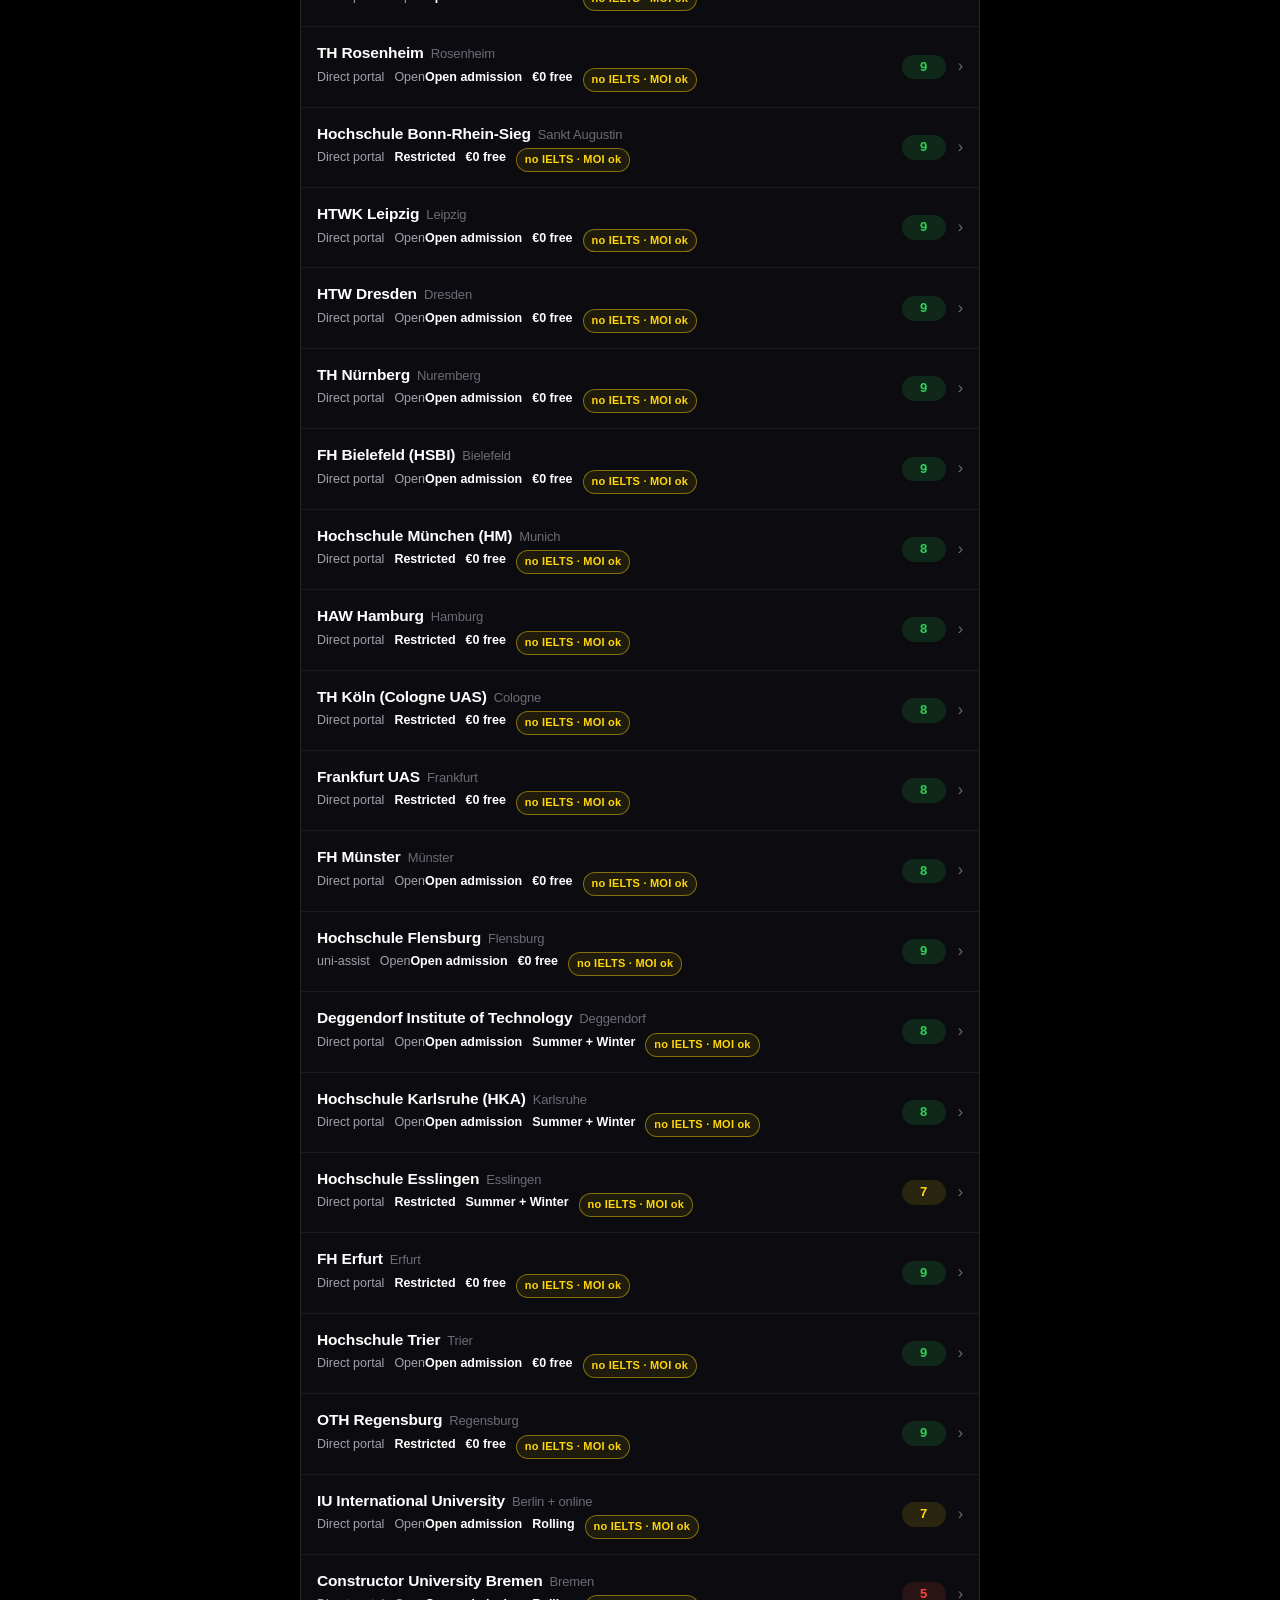
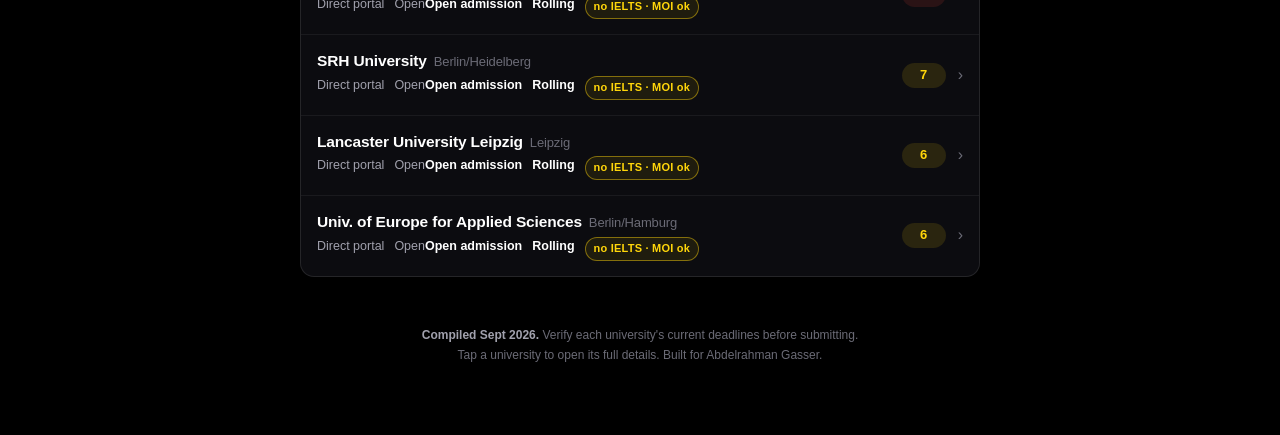
==== commit a20247bb: "feat(guide): add Application Flow & Deferral page (steps + conditions + mermaid flow) — link from gu" ====
--- a/university/index.html
+++ b/university/index.html
@@ -290,6 +290,7 @@
   <div class="guide-actions">
     <a class="ga" href="uni-assist.html"><span class="ga-badge">1</span> uni-assist · How to apply &amp; costs<span class="chev">›</span></a>
     <a class="ga" href="documents.html"><span class="ga-badge">2</span> Documents guide · What each one needs<span class="chev">›</span></a>
+    <a class="ga" href="flow.html"><span class="ga-badge">3</span> Application flow · deferral &amp; steps<span class="chev">›</span></a>
   </div>
 </header>
 
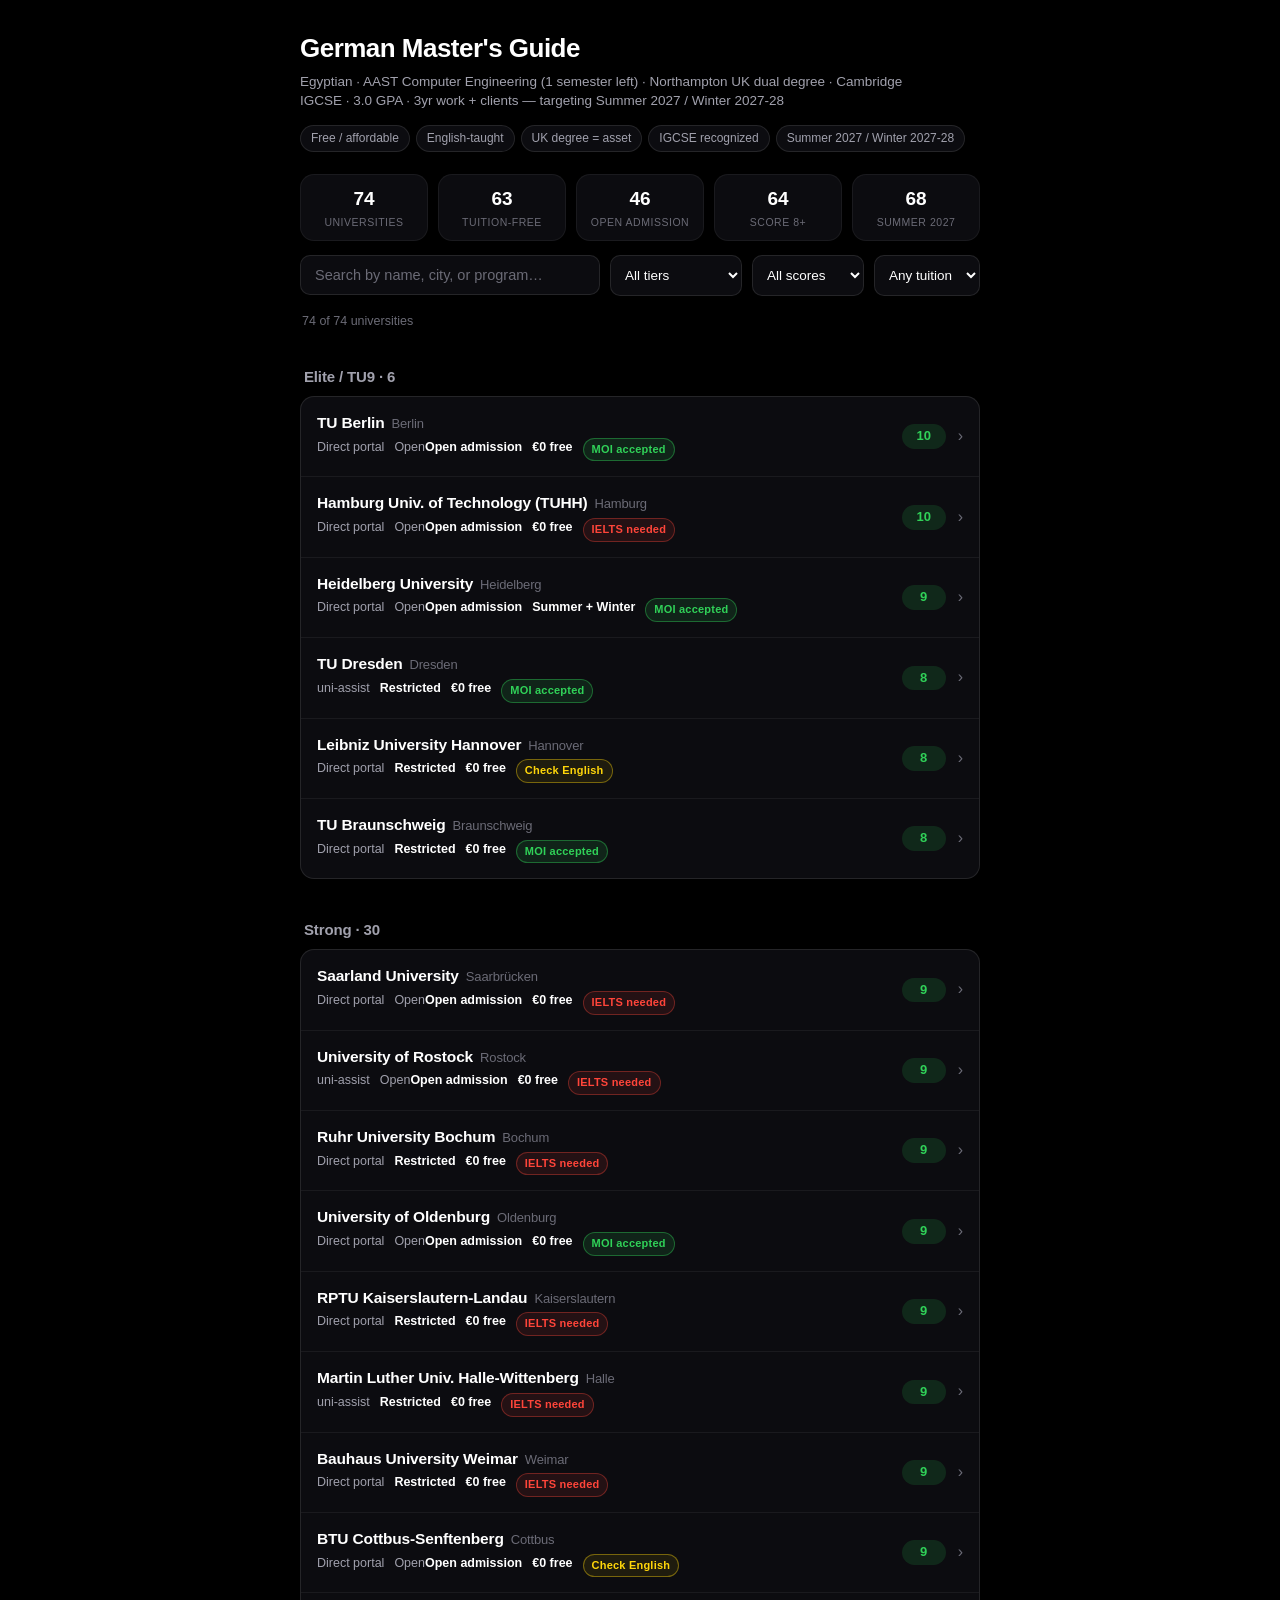
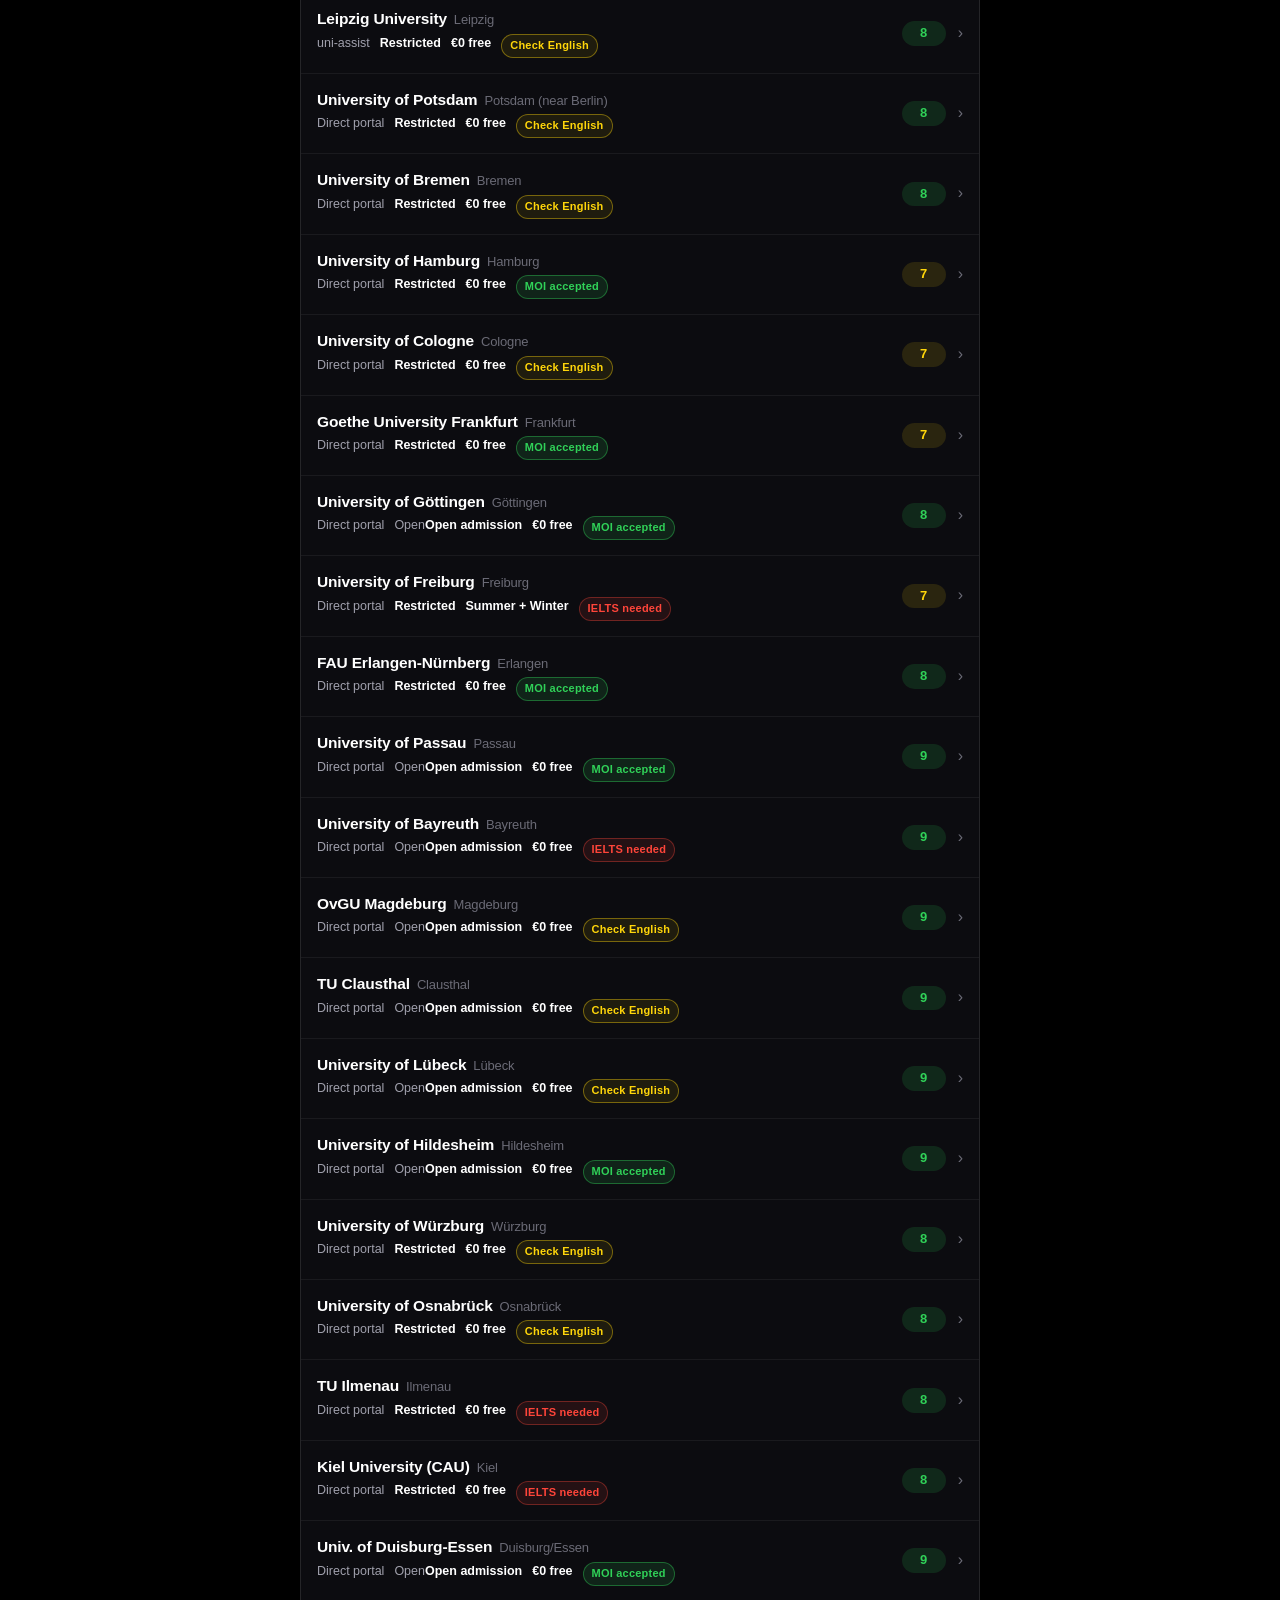
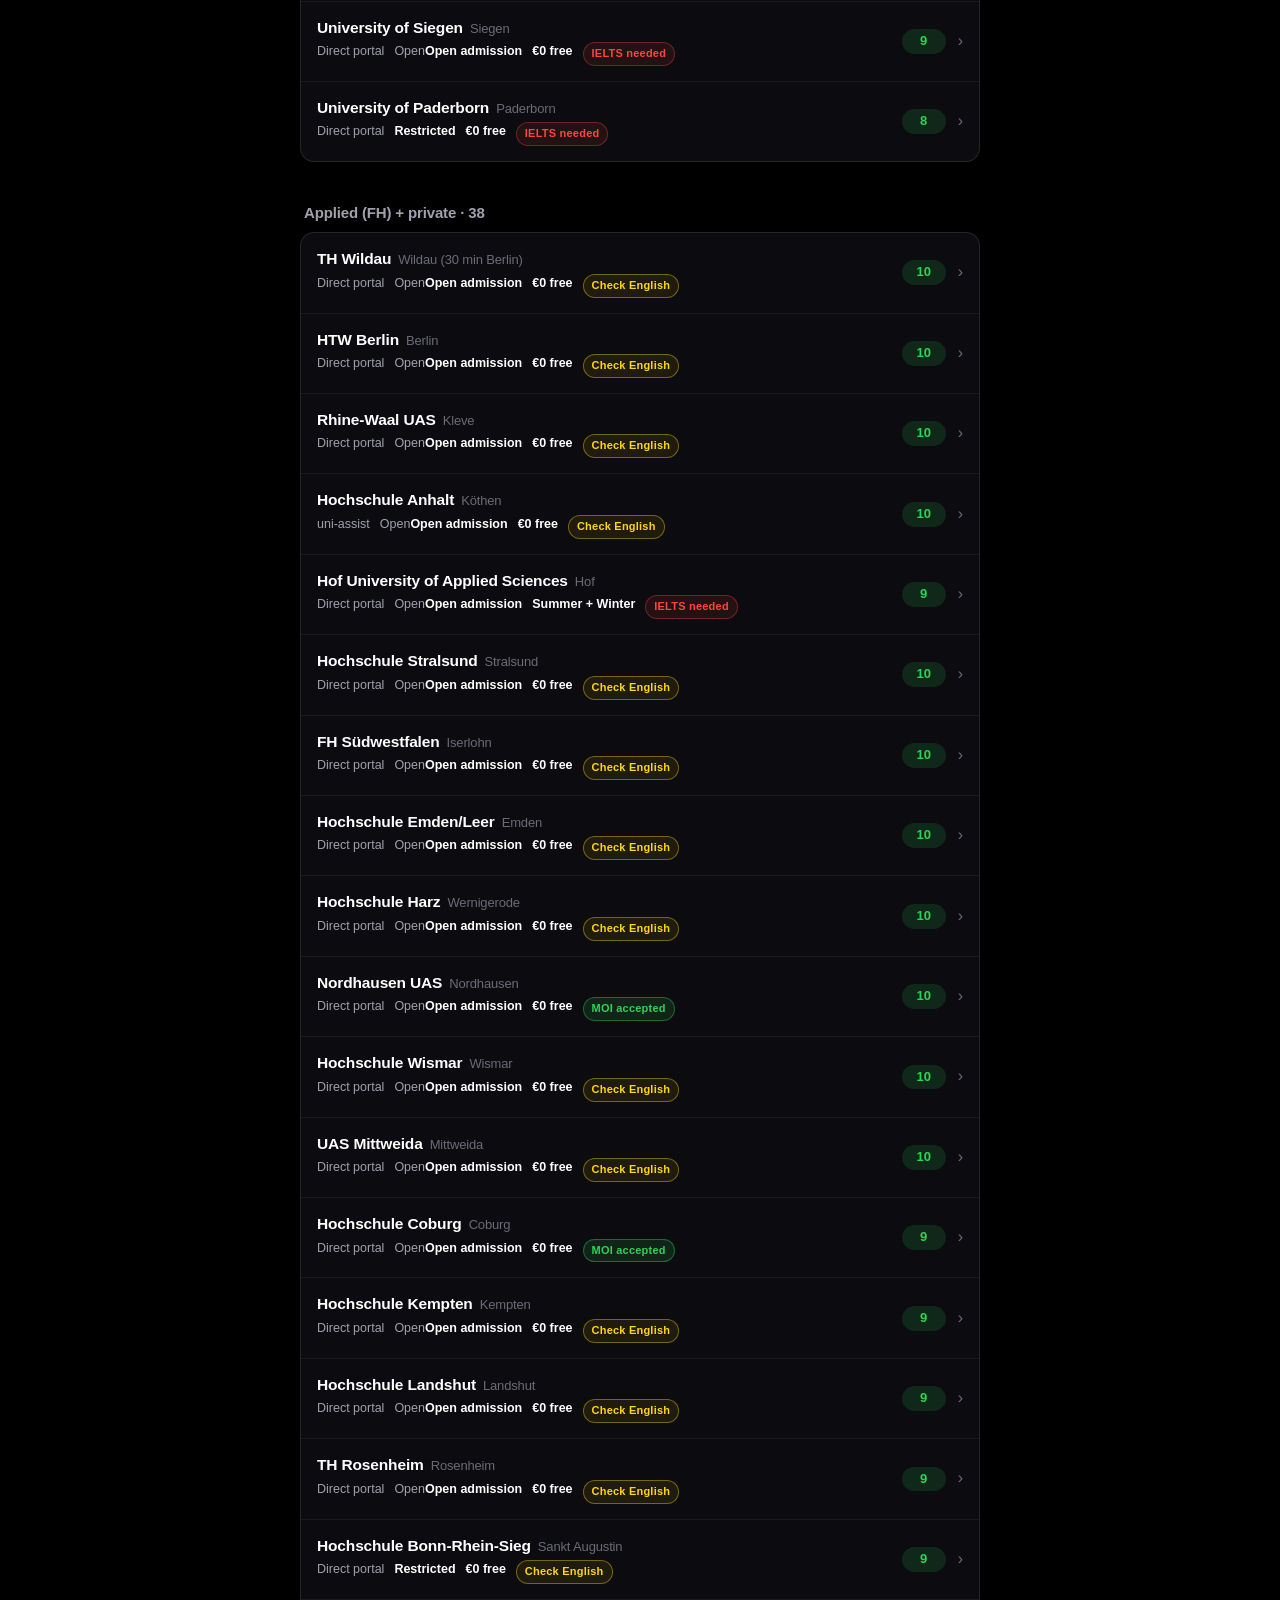
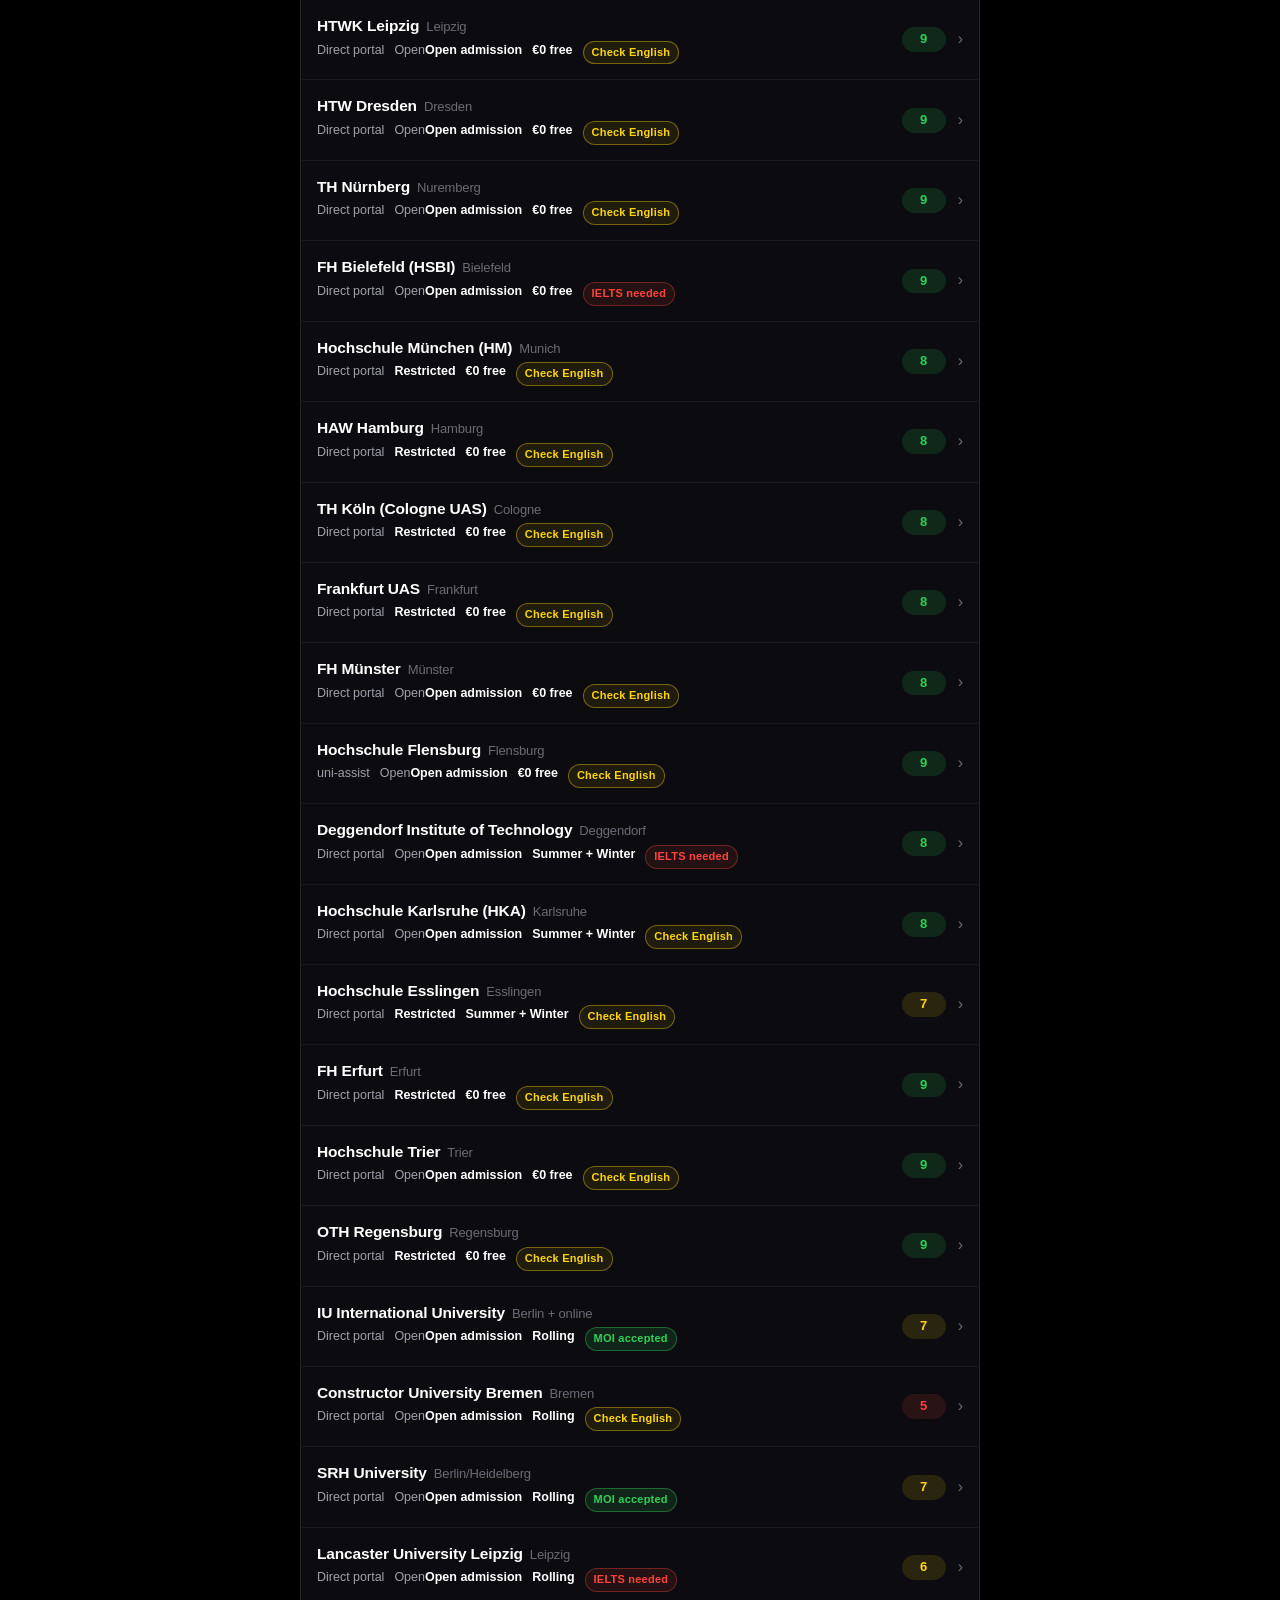
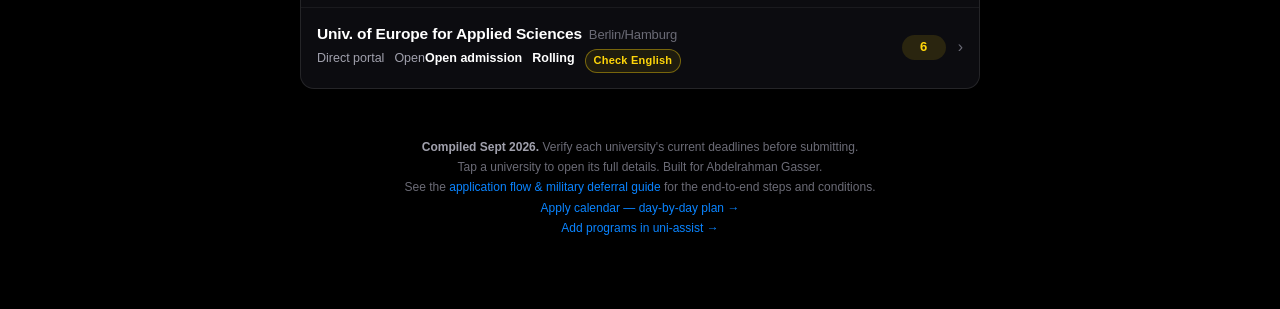
==== commit 939696c0: "feat(guide): sync full German guide to hub — per-uni English flags (17 test/16 MOI/41 verify), Apple" ====
--- a/university/index.html
+++ b/university/index.html
@@ -58,18 +58,6 @@
 header.mast .chips{
   display:flex;flex-wrap:wrap;gap:6px;margin-top:14px;
 }
-.guide-actions{display:flex;flex-direction:column;gap:8px;margin-top:16px}
-.guide-actions .ga{
-  display:flex;align-items:center;gap:12px;
-  background:var(--surface);border:1px solid var(--hairline);border-radius:12px;
-  padding:13px 16px;font-size:14px;font-weight:600;color:var(--text);text-decoration:none;
-}
-.guide-actions .ga:active{background:var(--surface2)}
-.guide-actions .ga .ga-badge{
-  width:24px;height:24px;border-radius:50%;background:var(--accent);color:#fff;
-  display:flex;align-items:center;justify-content:center;font-size:12.5px;font-weight:700;flex-shrink:0;
-}
-.guide-actions .ga .chev{margin-left:auto;color:var(--text3)}
 .chip{
   font-size:12px;font-weight:500;color:var(--text2);
   padding:4px 10px;border-radius:999px;
@@ -144,10 +132,13 @@
 .sb-amber{background:rgba(255,214,10,.12);color:var(--amber)}
 .sb-red{background:rgba(255,69,58,.12);color:var(--red)}
 .chev{flex-shrink:0;color:var(--text3);font-size:16px;font-weight:300;transform:translateY(-1px)}
-/* no-IELTS flag */
-.engflag{flex-shrink:0;font-size:11px;font-weight:700;padding:3px 8px;border-radius:999px;border:1px solid rgba(255,214,10,.45);color:var(--amber);background:rgba(255,214,10,.08);animation:blink 2.2s ease-in-out infinite;letter-spacing:.02em}
-@keyframes blink{0%,100%{opacity:1}50%{opacity:.42}}
-@media(prefers-reduced-motion:reduce){.engflag{animation:none}}
+/* ---------- English-proof flag (per-uni) ---------- */
+.engflag{flex-shrink:0;font-size:11px;font-weight:700;padding:3px 8px;border-radius:999px;border:1px solid var(--hairline);letter-spacing:.02em}
+.ef-moi{color:var(--green);background:rgba(48,209,88,.12);border-color:rgba(48,209,88,.4)}
+.ef-test{color:var(--red);background:rgba(255,69,58,.10);border-color:rgba(255,69,58,.35)}
+.ef-verify{color:var(--amber);background:rgba(255,214,10,.08);border-color:rgba(255,214,10,.4);animation:blink 2.2s ease-in-out infinite}
+@keyframes blink{0%,100%{opacity:1}50%{opacity:.45}}
+@media(prefers-reduced-motion:reduce){.ef-verify{animation:none}}
 
 /* ---------- Drawer ---------- */
 .overlay{
@@ -226,6 +217,71 @@
 .dl-row .dv{color:var(--text);font-weight:600}
 .dl-note{color:var(--text3);font-size:12px;margin-top:8px;line-height:1.5;border-top:1px dashed rgba(255,255,255,.1);padding-top:8px}
 
+/* ---------- Intake timeline ---------- */
+.timeline{border:1px solid var(--hairline);background:var(--surface2);border-radius:12px;padding:13px 14px}
+.timeline .tl-host{font-size:11.5px;font-weight:600;color:var(--t3a,var(--text3));text-transform:uppercase;letter-spacing:.06em;margin-bottom:8px}
+.timeline .tl-rail{position:relative;padding-left:20px}
+.timeline .tl-node{position:relative;display:flex;align-items:flex-start;gap:10px;margin-bottom:7px}
+.timeline .tl-node::before{content:"";position:absolute;left:-16px;top:6px;width:9px;height:9px;border-radius:50%;background:var(--rail,var(--surface2));border:1.5px solid var(--accent)}
+.timeline .tl-node:last-child::after{content:"";position:absolute;left:-12px;top:14px;bottom:-8px;width:2px;border-radius:2px;background:var(--surface2)}
+.timeline .tl-node .d{flex-shrink:0;width:96px;color:var(--text2);font-size:11.5px;font-weight:600;font-variant-numeric:tabular-nums}
+.timeline .tl-node .l{color:var(--text);font-size:12.5px;line-height:1.35}
+.timeline .tl-node .l small{display:block;color:var(--text3);font-size:11px}
+.timeline .tl-today{position:relative;display:flex;align-items:center;gap:10px;margin-top:4px}
+.timeline .tl-today::before{content:"";position:absolute;left:-16px;top:50%;width:11px;height:11px;border-radius:50%;background:var(--accent);transform:translateY(-50%)}
+.timeline .tl-today .d{flex-shrink:0;width:96px;color:var(--accent);font-size:11px;font-weight:700}
+.timeline .tl-today .l{color:var(--accent);font-size:12px;font-weight:650}
+.timeline .tl-side{color:var(--text2);font-size:11.5px;margin-top:6px;line-height:1.45}
+.timeline .tl-side b{color:var(--text);font-weight:650}
+.tl-pill{display:inline-block;font-size:10.5px;font-weight:700;padding:2px 7px;border-radius:99px;background:rgba(10,132,255,.14);color:var(--accent);margin-left:6px}
+.tl-open{background:rgba(48,209,88,.14);color:var(--green)}
+.tl-due{background:rgba(255,214,10,.14);color:var(--amber)}
+.timeline .tl-rail::before{content:"";position:absolute;left:7px;top:8px;bottom:8px;width:2px;border-radius:2px;background:rgba(255,255,255,.10)}
+.tl-tag{display:block;width:max-content;font-size:10px;font-weight:700;padding:2px 8px;border-radius:99px;margin-top:4px;letter-spacing:.01em}
+.tl-tag-late{background:rgba(255,69,58,.16);color:var(--red)}
+.tl-tag-soon{background:rgba(255,214,10,.16);color:var(--amber)}
+.tl-tag-ok{background:rgba(48,209,88,.14);color:var(--green)}
+.timeline .tl-node.tl-late::before{border-color:var(--red);background:rgba(255,69,58,.35)}
+.timeline .tl-node.tl-soon::before{border-color:var(--amber);background:rgba(255,214,10,.28)}
+.timeline .tl-node.tl-ok::before{border-color:var(--green);background:rgba(48,209,88,.28)}
+
+/* ---------- Where-are-you rod (Apple) ---------- */
+.whereami{border:1px solid var(--hairline);background:var(--surface2);border-radius:14px;padding:14px;margin-bottom:10px}
+.wa-title{font-size:11.5px;font-weight:650;color:var(--text3);text-transform:uppercase;letter-spacing:.06em;display:flex;align-items:center;gap:8px;margin-bottom:10px}
+.wa-title .dot{width:8px;height:8px;border-radius:50%;background:var(--accent);opacity:.85}
+.wa-legend{display:flex;gap:6px;margin:0 0 12px;flex-wrap:wrap}
+.wa-legend .wl{font-size:10.5px;font-weight:600;color:var(--text2);background:var(--surface);border:1px solid var(--hairline);border-radius:99px;padding:3px 9px;display:inline-flex;align-items:center;gap:5px}
+.wa-legend .wl i{width:7px;height:7px;border-radius:50%;flex-shrink:0}
+.wa-legend .lg i{background:var(--green)}
+.wa-legend .lo i{background:var(--amber)}
+.wa-legend .lr i{background:var(--red)}
+.wa-track-wrap{position:relative;padding:0 4px}
+.wa-seg-labs{position:relative;height:16px;margin-bottom:2px;pointer-events:none}
+.wa-seg-labs span{position:absolute;transform:translateX(-50%);font-size:9px;font-weight:700;letter-spacing:.02em;white-space:nowrap;text-transform:uppercase}
+.wa-seg-labs .g{color:var(--green)}
+.wa-seg-labs .o{color:var(--amber)}
+.wa-seg-labs .r{color:var(--red)}
+.wa-road{position:relative;padding:26px 0 22px}
+.wa-now{position:absolute;top:0;transform:translateX(-50%);display:flex;flex-direction:column;align-items:center;z-index:6;pointer-events:none;filter:drop-shadow(0 0 6px rgba(10,132,255,.55))}
+.wa-now .wa-now-lab{font-size:9px;font-weight:700;color:var(--accent);letter-spacing:.04em;text-transform:uppercase;line-height:1;white-space:nowrap}
+.wa-now .wa-needle{width:0;height:0;margin-top:3px;border-left:6px solid transparent;border-right:6px solid transparent;border-top:8px solid var(--accent)}
+.wa-track{position:relative;height:12px;border-radius:99px;display:flex;overflow:hidden;background:#111116;box-shadow:inset 0 0 0 1px rgba(255,255,255,.14),inset 0 1px 2px rgba(0,0,0,.45)}
+.wa-z{height:100%;position:relative}
+.wa-z+.wa-z{box-shadow:inset 1px 0 0 rgba(0,0,0,.35)}
+.wa-z.g{background:linear-gradient(90deg,#248a44 0%,#30d158 70%,#5ee07a 100%)}
+.wa-z.o{background:linear-gradient(90deg,#e0b800 0%,#ffd60a 55%,#ffb340 100%)}
+.wa-z.r{background:linear-gradient(90deg,#ff8a4c 0%,#ff453a 100%)}
+.wa-dl-label-pos{position:absolute;top:-2px;bottom:-2px;width:2px;background:rgba(255,255,255,.7);border-radius:1px;z-index:4;box-shadow:0 0 6px rgba(255,255,255,.35)}
+.wa-you{position:absolute;bottom:0;transform:translateX(-50%);display:flex;flex-direction:column;align-items:center;z-index:5;pointer-events:none}
+.wa-you .wa-arr{width:0;height:0;border-left:6px solid transparent;border-right:6px solid transparent;border-bottom:7px solid var(--accent);filter:drop-shadow(0 0 4px rgba(10,132,255,.55))}
+.wa-you .wa-lab{font-size:9px;font-weight:700;color:var(--accent);margin-top:2px;letter-spacing:.03em;text-transform:uppercase}
+.wa-scale{position:relative;display:flex;justify-content:space-between;font-size:9.5px;color:var(--text3);margin-top:4px}
+.wa-scale .wa-start{text-align:left}
+.wa-scale .wa-end{text-align:right;font-weight:600;color:var(--amber)}
+.wa-scale .wa-mid{text-align:center;margin-top:0}
+.wa-status{display:flex;align-items:flex-start;gap:7px;font-size:12.5px;color:var(--text2);line-height:1.45;margin-top:8px;border-top:1px dashed rgba(255,255,255,.1);padding-top:8px}
+.wa-status b{color:var(--text);font-weight:650}
+
 /* programs */
 .pgm{border:1px solid var(--hairline);background:var(--surface2);border-radius:12px;padding:12px 14px;margin-bottom:8px}
 .pgm:last-child{margin-bottom:0}
@@ -286,11 +342,6 @@
     <span class="chip">UK degree = asset</span>
     <span class="chip">IGCSE recognized</span>
     <span class="chip">Summer 2027 / Winter 2027-28</span>
-  </div>
-  <div class="guide-actions">
-    <a class="ga" href="uni-assist.html"><span class="ga-badge">1</span> uni-assist · How to apply &amp; costs<span class="chev">›</span></a>
-    <a class="ga" href="documents.html"><span class="ga-badge">2</span> Documents guide · What each one needs<span class="chev">›</span></a>
-    <a class="ga" href="flow.html"><span class="ga-badge">3</span> Application flow · deferral &amp; steps<span class="chev">›</span></a>
   </div>
 </header>
 
@@ -332,6 +383,9 @@
 <div class="foot">
   <p><b>Compiled Sept 2026.</b> Verify each university's current deadlines before submitting.</p>
   <p>Tap a university to open its full details. Built for Abdelrahman Gasser.</p>
+  <p>See the <a href="flow.html" style="color:var(--accent)">application flow &amp; military deferral guide</a> for the end-to-end steps and conditions.</p>
+  <p><a href="apply-plan.html" style="color:var(--accent)">Apply calendar — day-by-day plan →</a></p>
+  <p><a href="uniassist.html" style="color:var(--accent)">Add programs in uni-assist →</a></p>
 </div>
 
 <!-- Drawer -->
@@ -349,6 +403,10 @@
 
 <script>
 const TIER_NAMES={T1:'Elite / TU9',T2:'Strong',T3:'Applied (FH) + private'};
+const TODAY=(function(){
+  const m=String(location.search||'').match(/[?&]asof=(\d{4}-\d{2}-\d{2})/);
+  return m?new Date(m[1]+'T12:00:00'):new Date();
+})();
 const TIER_DESC={
   T1:'QS-ranked research powerhouses. Work experience + UK degree help at the 3.0 threshold.',
   T2:'Strong research universities, better admission odds.',
@@ -356,6 +414,8 @@
 };
 const METHOD_LABEL={direct:'Direct portal',uniassist:'uni-assist'};
 const SUMMER_LABEL={yes:'Summer + Winter',winter:'Winter only',rolling:'Rolling'};
+const ENG_LABEL={moi:'MOI accepted',test:'IELTS needed',verify:'Check English'};
+const engFlag=u=>{const s=(u.english&&u.english.status)||'verify';return `<span class="engflag ef-${s}" title="${esc((u.english&&u.english.note)||'')}">${ENG_LABEL[s]}</span>`;};
 const DOC_LABEL={Mandatory:'Mandatory',Recommended:'Recommended',Optional:'Optional'};
 const esc=s=>String(s).replace(/[&<>"']/g,c=>({'&':'&amp;','<':'&lt;','>':'&gt;','"':'&quot;',"'":'&#39;'}[c]));
 
@@ -386,7 +446,7 @@
              <span>${METHOD_LABEL[u.method]}</span>
              <span>${u.nc==='open'?'Open':''}<b>${u.nc==='open'?'Open admission':'Restricted'}</b></span>
              <span><b>${u.fee==='free'?'€0 free':SUMMER_LABEL[u.summer]}</b></span>
-             <span class="engflag">no IELTS · MOI ok</span>
+             ${engFlag(u)}
            </div>
          </div>
          <div class="score-badge ${scoreCls(u.score)}">${u.score}</div>
@@ -435,19 +495,172 @@
   $('overlay').classList.remove('show');
   document.body.style.overflow='';
 }
+/* -------- Timeline (date-aware) -------- */
+const MONTHS={Jan:0,Feb:1,Mar:2,Apr:3,May:4,Jun:5,Jul:6,Aug:7,Sep:8,Oct:9,Nov:10,Dec:11};
+function parseDL(s){
+  // Returns a Date or null. Handles "~Jul 15, 2027", "Jul 15, 2027",
+  // "early Oct 2027", "Apr 2027", "May 15, 2027 (late)", "(CE: ...)", etc.
+  if(!s)return null;
+  const m=s.match(/([A-Z][a-z]{2})\s+(\d{1,2})\s*,?\s*(\d{4})/);
+  if(m)return new Date(+m[3],MONTHS[m[1]],+m[2]);
+  const y=s.match(/([A-Z][a-z]{2})\s+(\d{4})/);
+  if(y)return new Date(+y[2],MONTHS[y[1]],1);
+  return null;
+}
+const fmtD=d=>{const m=['Jan','Feb','Mar','Apr','May','Jun','Jul','Aug','Sep','Oct','Nov','Dec'];return `${m[d.getMonth()]} ${d.getDate()}, ${d.getFullYear()}`;};
+const daysFrom=d=>Math.round((d.getTime()-TODAY.getTime())/86400000);
+function statusPill(n){
+  if(n==null)return '<span class="tl-pill">unknown</span>';
+  if(n<0)return '<span class="tl-pill tl-due">passed</span>';
+  if(n<=60)return `<span class="tl-pill tl-due">${n}d left</span>`;
+  return `<span class="tl-pill tl-open">opens in ${n}d</span>`;
+}
+function timelineHTML(u){
+  const dl=u.deadlines||{};
+  const intakes=[];
+  const add=(label,applyBy,start,startLabel)=>{
+    const ab=parseDL(applyBy), st=parseDL(start);
+    if(!ab&&!st)return;
+    intakes.push({label,applyBy:ab,start:st,startLabel:startLabel||(st?`term ~${fmtD(st)}`:'term ~(verify)')});
+  };
+  if(dl.winter&&u.summer==='winter') add('Winter intake',dl.winter,dl.winter?parseDL(dl.winter):null);
+  else{
+    add('Winter 27/28',dl.winter,'early Oct 2027');
+    add('Summer 2027',dl.summer,'early Apr 2027');
+  }
+  // Build node list: window-opens(≈applyBy-5mo) → apply by → decision(+8wk) → start
+  const nodes=[];
+  intakes.forEach(it=>{
+    if(it.applyBy){
+      const open=new Date(it.applyBy.getFullYear(),it.applyBy.getMonth()-5,1);
+      nodes.push({d:open,l:`${it.label} — window opens`,s:`start ~${fmtD(open)}`,pill:null});
+      nodes.push({d:it.applyBy,l:`${it.label} — apply by`,s:fmtD(it.applyBy),pill:statusPill(daysFrom(it.applyBy)),apply:true});
+      const dec=new Date(it.applyBy.getFullYear(),it.applyBy.getMonth(),it.applyBy.getDate()+56);
+      // don't let the estimated decision fall after the term start
+      if(it.start&&dec.getTime()>it.start.getTime()){
+        dec.setTime(it.start.getTime()-14*86400000);
+      }
+      nodes.push({d:dec,l:`${it.label} — decision`,s:`~${fmtD(dec)} (est. 8 wks)`,pill:null});
+    }
+    if(it.start)nodes.push({d:it.start,l:`${it.label} starts`,s:it.startLabel,pill:null});
+  });
+  if(!nodes.length)return '';
+  nodes.sort((a,b)=>a.d.getTime()-b.d.getTime());
+  // insert TODAY marker in chronological position
+  const tl=[];
+  let todayInserted=false;
+  const todayRow={d:TODAY,l:'Today — you can apply now',s:`${fmtD(TODAY)}`,today:true};
+  for(const nd of nodes){
+    if(!todayInserted&&todayRow.d.getTime()<nd.d.getTime()){
+      tl.push(todayRow);todayInserted=true;
+    }
+    tl.push(nd);
+  }
+  if(!todayInserted)tl.push(todayRow);
+  const waitInfo = dl.applyBy?`<div class="tl-side">Apply-window guidance: start ~<b>${esc(dl.applyBy)}</b>.</div>`:'';
+  const applyMark=nd=>{
+    if(!nd.apply||!nd.d)return {cls:'',tag:''};
+    const n=daysFrom(nd.d);
+    if(n<0)return {cls:'tl-late',tag:'<span class="tl-tag tl-tag-late">should have applied</span>'};
+    if(n<=21)return {cls:'tl-soon',tag:`<span class="tl-tag tl-tag-soon">apply now — ${n}d left</span>`};
+    if(n<=90)return {cls:'tl-soon',tag:`<span class="tl-tag tl-tag-soon">apply soon — before ${esc(fmtD(nd.d))}</span>`};
+    return {cls:'tl-ok',tag:`<span class="tl-tag tl-tag-ok">on track — apply before ${esc(fmtD(nd.d))}</span>`};
+  };
+  const rows=tl.map(nd=>{
+    if(nd.today)return `<div class="tl-today"><div class="d">${fmtD(TODAY)}</div><div class="l">Today — apply now if open</div></div>`;
+    const mk=applyMark(nd);
+    return `<div class="tl-node ${mk.cls}"><div class="d">${nd.pill||fmtD(nd.d)}</div><div class="l">${esc(nd.l)}<small>${esc(nd.s||'')}</small>${mk.tag}</div></div>`;
+  }).join('');
+  return `<div class="timeline">
+    <div class="tl-host">Timeline · relative to today</div>
+    <div class="tl-rail">${rows}</div>
+    ${waitInfo}
+  </div>`;
+}
+
+/* -------- Where-are-you rod (Apple) -------- */
+const WA_START_OFFSET=150;   // application window opens 150 days before apply-by
+function whereamiHTML(u){
+  const dl=u.deadlines||{};
+  // gather candidate apply-by deadlines (Winter hosted Summer-2027 + Winter-27/28)
+  let cands=[];
+  if(dl.summer&&u.summer!=='winter')cands.push({label:'Summer 2027',d:parseDL(dl.summer)});
+  if(dl.winter)cands.push({label:'Winter 27/28',d:parseDL(dl.winter)});
+  if(u.summer==='winter')cands=[{label:'Winter intake',d:parseDL(dl.winter)}];
+  cands=cands.filter(c=>c.d);
+  if(!cands.length)return '';
+  // pick the nearest FUTURE (or most-recent) apply-by → the one you act on now
+  const future=cands.filter(c=>c.d.getTime()>=TODAY.getTime()-(7*86400000));
+  const pick=(future.length?future:cands).reduce((a,b)=>a.d.getTime()<b.d.getTime()?a:b);
+  const deadline=pick.d;
+  const start=new Date(deadline.getTime()-WA_START_OFFSET*86400000);
+  const span=deadline.getTime()-start.getTime();
+  const clamp=p=>Math.min(1,Math.max(0,p));
+  const tPct=clamp((TODAY.getTime()-start.getTime())/span);
+  const gPct=clamp((deadline.getTime()-90*86400000-start.getTime())/span);   // "safe" → until ~90d before
+  const oPct=clamp((deadline.getTime()-21*86400000-start.getTime())/span);   // "apply soon" → ~21d before
+  const gW=Math.round(gPct*100), oW=Math.round((oPct-gPct)*100), rW=Math.max(0,100-gW-oW);
+  const youLeft=Math.min(98,Math.max(2,Math.round(tPct*100)));
+  const hereLab=youLeft<20||youLeft>80?'Here':'You are here';
+  const daysLeft=daysFrom(deadline);
+  const passed=daysLeft<0;
+  const statusMain=passed?`deadline passed — too late for ${esc(pick.label)}`:(
+    daysLeft<=21?`only <b>${daysLeft}d</b> left for ${esc(pick.label)} — apply now`:
+    daysLeft<=90?`<b>${daysLeft}d</b> to ${esc(pick.label)} apply-by — get applying soon`:
+    `<b>${daysLeft}d</b> until ${esc(pick.label)} apply-by — comfortable, apply when ready`);
+  const dlPct=100;
+  const gC=Math.round(gW/2), oC=gW+Math.round(oW/2), rC=gW+oW+Math.round(rW/2);
+  const segLab=(w,left,cls,txt)=>w>=10?`<span class="${cls}" style="left:${left}%">${txt}</span>`:'';
+  return `
+  <div class="whereami">
+    <div class="wa-title"><span class="dot"></span>Where you are — ${esc(pick.label)}</div>
+    <div class="wa-legend">
+      <span class="wl lg"><i></i>On track — comfortable window</span>
+      <span class="wl lo"><i></i>Apply soon — under 90 days</span>
+      <span class="wl lr"><i></i>Too late — under 21 days / passed</span>
+    </div>
+    <div class="wa-track-wrap">
+      <div class="wa-seg-labs">
+        ${segLab(gW,gC,'g','On track')}
+        ${segLab(oW,oC,'o','Apply soon')}
+        ${segLab(rW,rC,'r','Too late')}
+      </div>
+      <div class="wa-road">
+        <div class="wa-now" style="left:${youLeft}%">
+          <span class="wa-now-lab">${hereLab}</span>
+          <span class="wa-needle"></span>
+        </div>
+        <div class="wa-track">
+          <div class="wa-z g" style="width:${gW}%"></div>
+          <div class="wa-z o" style="width:${oW}%"></div>
+          <div class="wa-z r" style="width:${rW}%"></div>
+          <div class="wa-dl-label-pos" style="left:${dlPct}%"></div>
+        </div>
+        <div class="wa-you" style="left:${youLeft}%"><span class="wa-arr"></span><span class="wa-lab">Now</span></div>
+      </div>
+      <div class="wa-scale">
+        <span class="wa-start">window opens<br>${fmtD(start)}</span>
+        <span class="wa-mid">now · ${fmtD(TODAY)}</span>
+        <span class="wa-end">apply by<br>${fmtD(deadline)}</span>
+      </div>
+    </div>
+    <div class="wa-status"><span class="tl-pill ${passed?'tl-due':daysLeft<=90?'tl-due':'tl-open'}">${passed?'passed':daysLeft+'d left'}</span><span>${statusMain}.</span></div>
+  </div>`;
+}
+
 function drawBody(u){
   const ov=[
     `<span class="ov-chip"><span class="k">Apply via</span><div class="v">${METHOD_LABEL[u.method]}</div></span>`,
     `<span class="ov-chip"><span class="k">Admission</span><div class="v">${u.nc==='open'?'Open':'Restricted'}</div></span>`,
     `<span class="ov-chip"><span class="k">Tuition</span><div class="v">${u.fee==='free'?'€0 — free':SUMMER_LABEL[u.summer]}</div></span>`,
-    `<span class="ov-chip"><span class="k">English</span><div class="v">MOI cert (no IELTS)</div></span>`
+    `<span class="ov-chip"><span class="k">English</span><div class="v">${ENG_LABEL[(u.english&&u.english.status)||'verify']} · ${u.english?u.english.cefr:'—'}</div></span>`
   ].join('');
 
   const dlNote='<div class="dl-note">Deadlines shown are application-by dates for the intake. German terms: <b>Summer</b> ≈ Apr–Sep, <b>Winter</b> ≈ Oct–Mar (verify each uni).</div>';
   let dls=dlNote;
   if(u.deadlines){
     const blocks=[];
-    // Winter-intake-only uni
+    // Winter intake
     if(u.summer==='winter'){
       const winYr=(u.deadlines.winter||'').match(/(20\d\d)/);
       blocks.push(`<div class="dl-block"><div class="dl-term"><span class="winter">Winter only</span></div>
@@ -500,7 +713,10 @@
   if(u.links&&u.links.site)links.push(`<a class="sec" href="${esc(u.links.site)}" target="_blank" rel="noopener">University site</a>`);
 
   return `
-    <section class="d-sec"><h3><span class="dot"></span>Overview</h3><div class="ov-flex">${ov}</div></section>
+    <section class="d-sec"><h3><span class="dot"></span>Timeline</h3>${whereamiHTML(u)}${timelineHTML(u)}</section>
+    <section class="d-sec"><h3><span class="dot"></span>Overview</h3><div class="ov-flex">${ov}</div>
+    ${u.english&&u.english.note?`<div class="dl-note" style="margin-top:10px"><b>English proof:</b> ${esc(u.english.note)}</div>`:''}
+    </section>
     <section class="d-sec"><h3><span class="dot"></span>Deadlines</h3>${dls}</section>
     <section class="d-sec"><h3><span class="dot"></span>Programs</h3>${pgms}</section>
     ${steps?`<section class="d-sec"><h3><span class="dot"></span>How to apply</h3>${steps}</section>`:''}
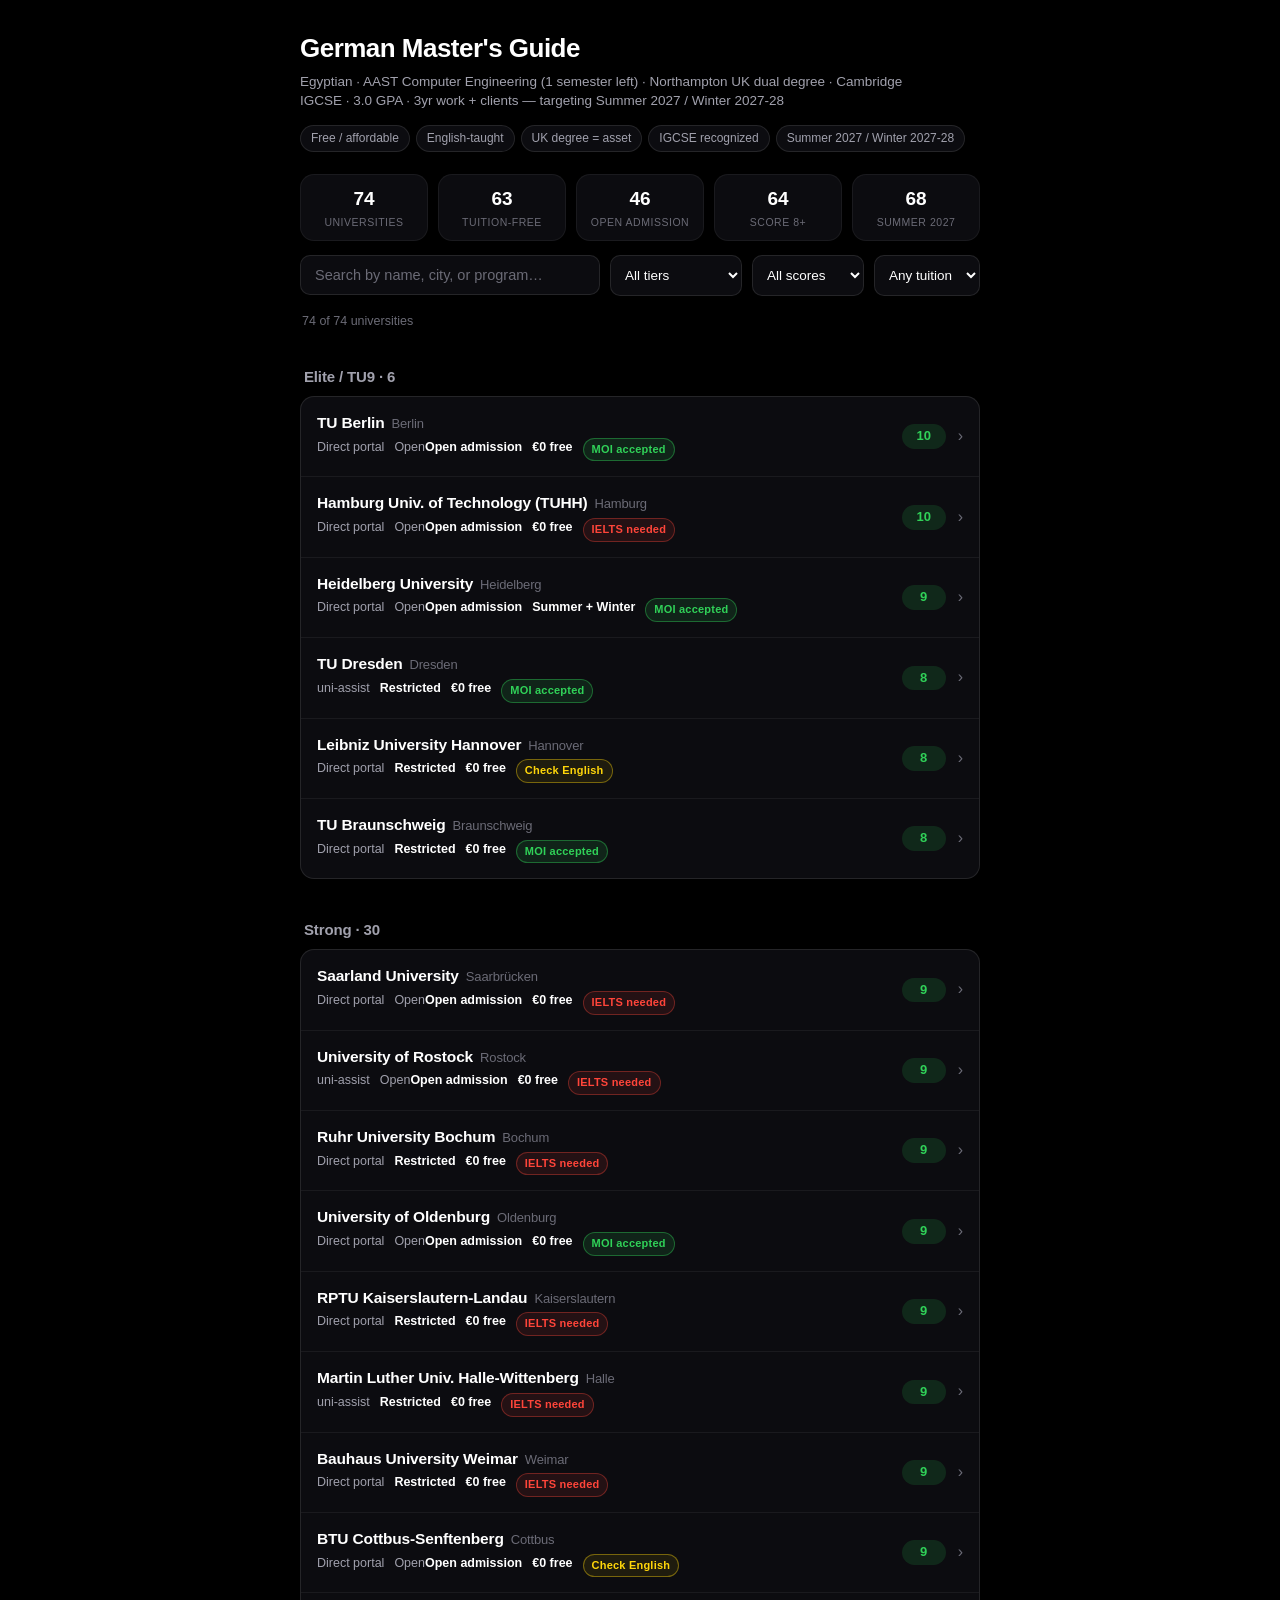
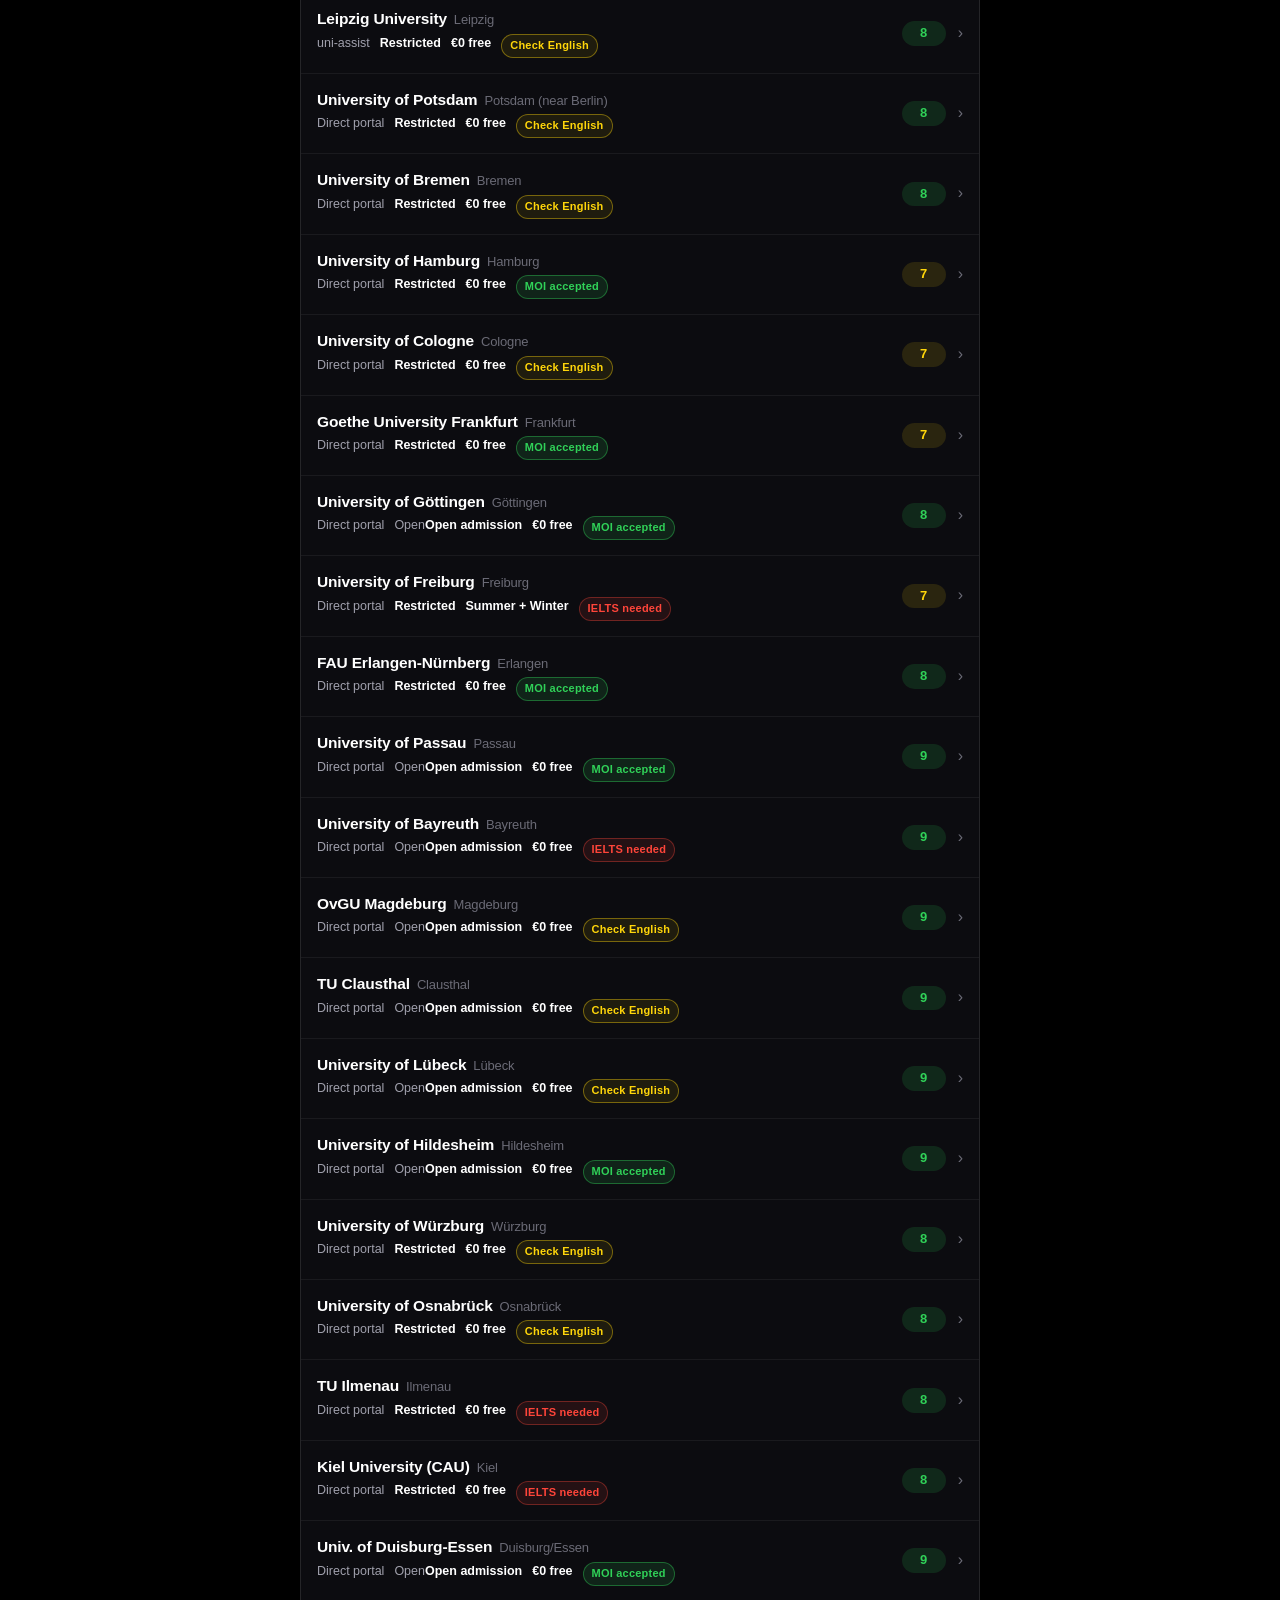
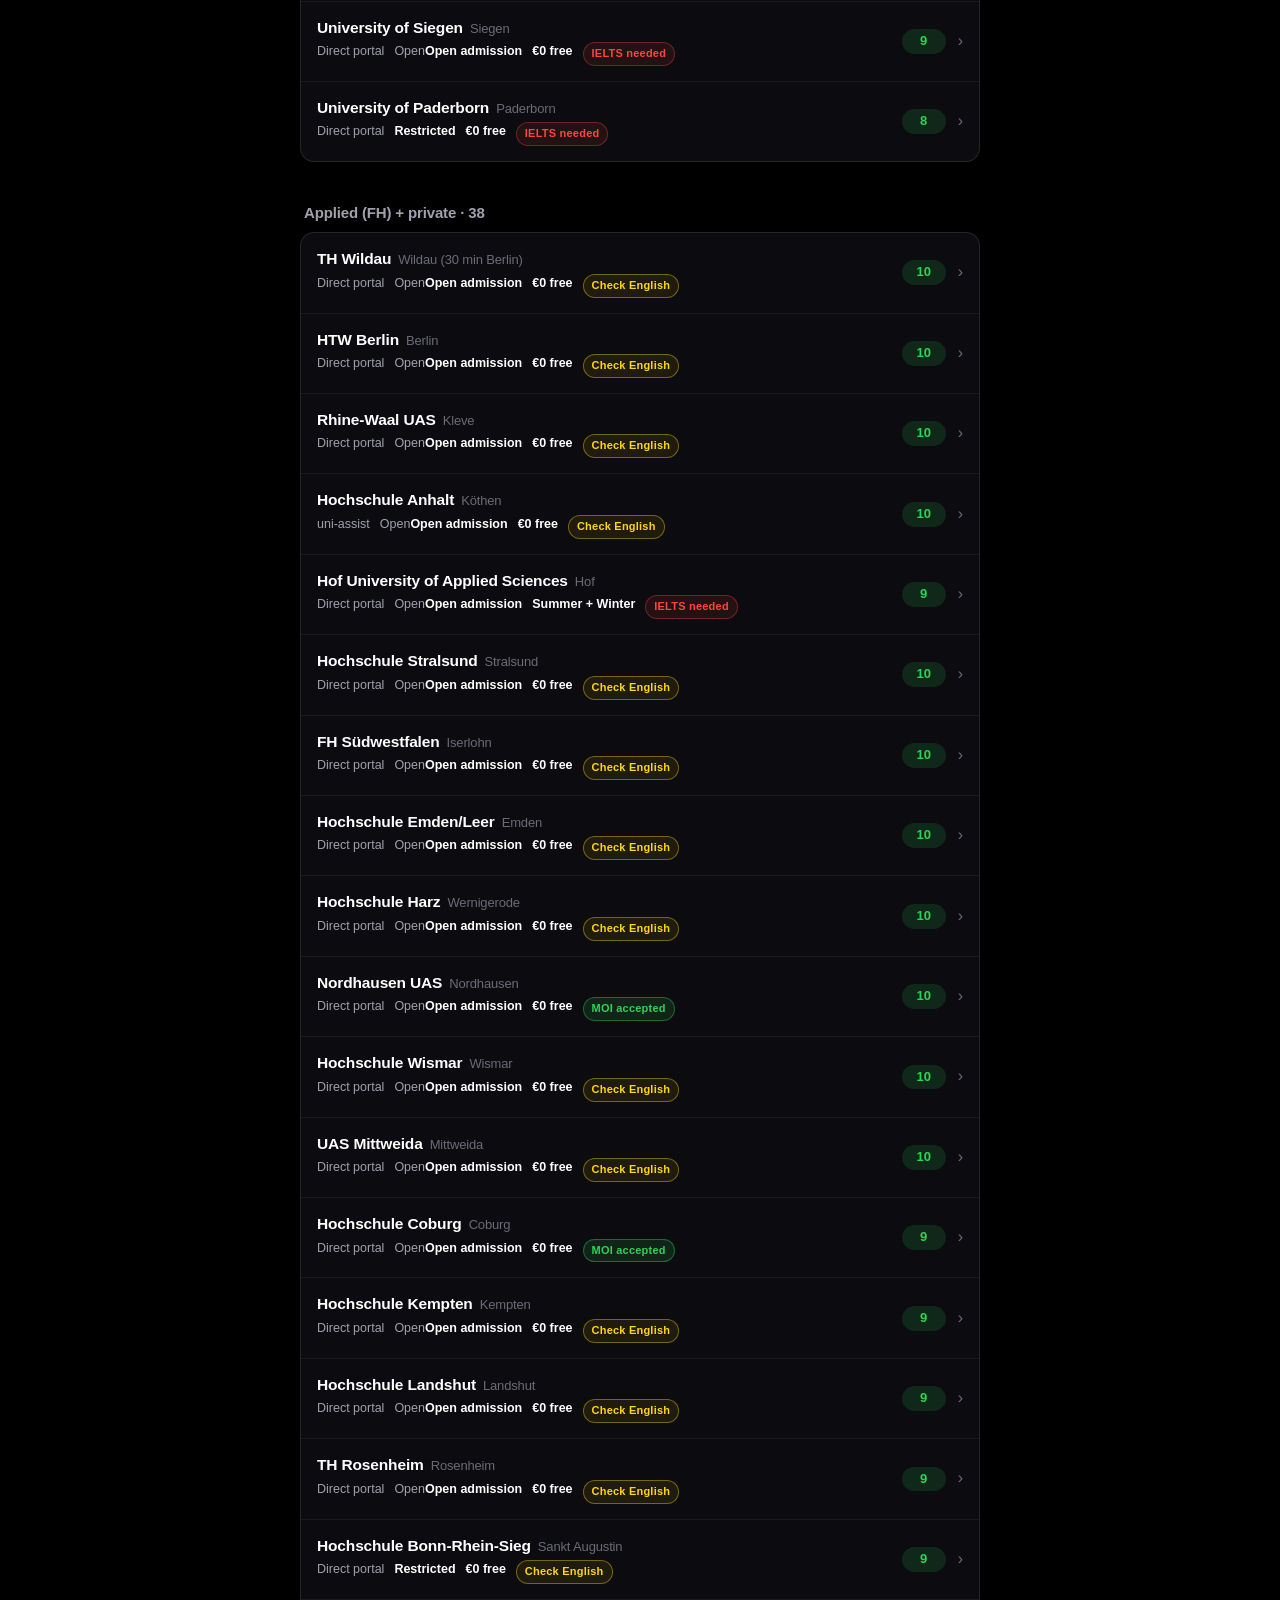
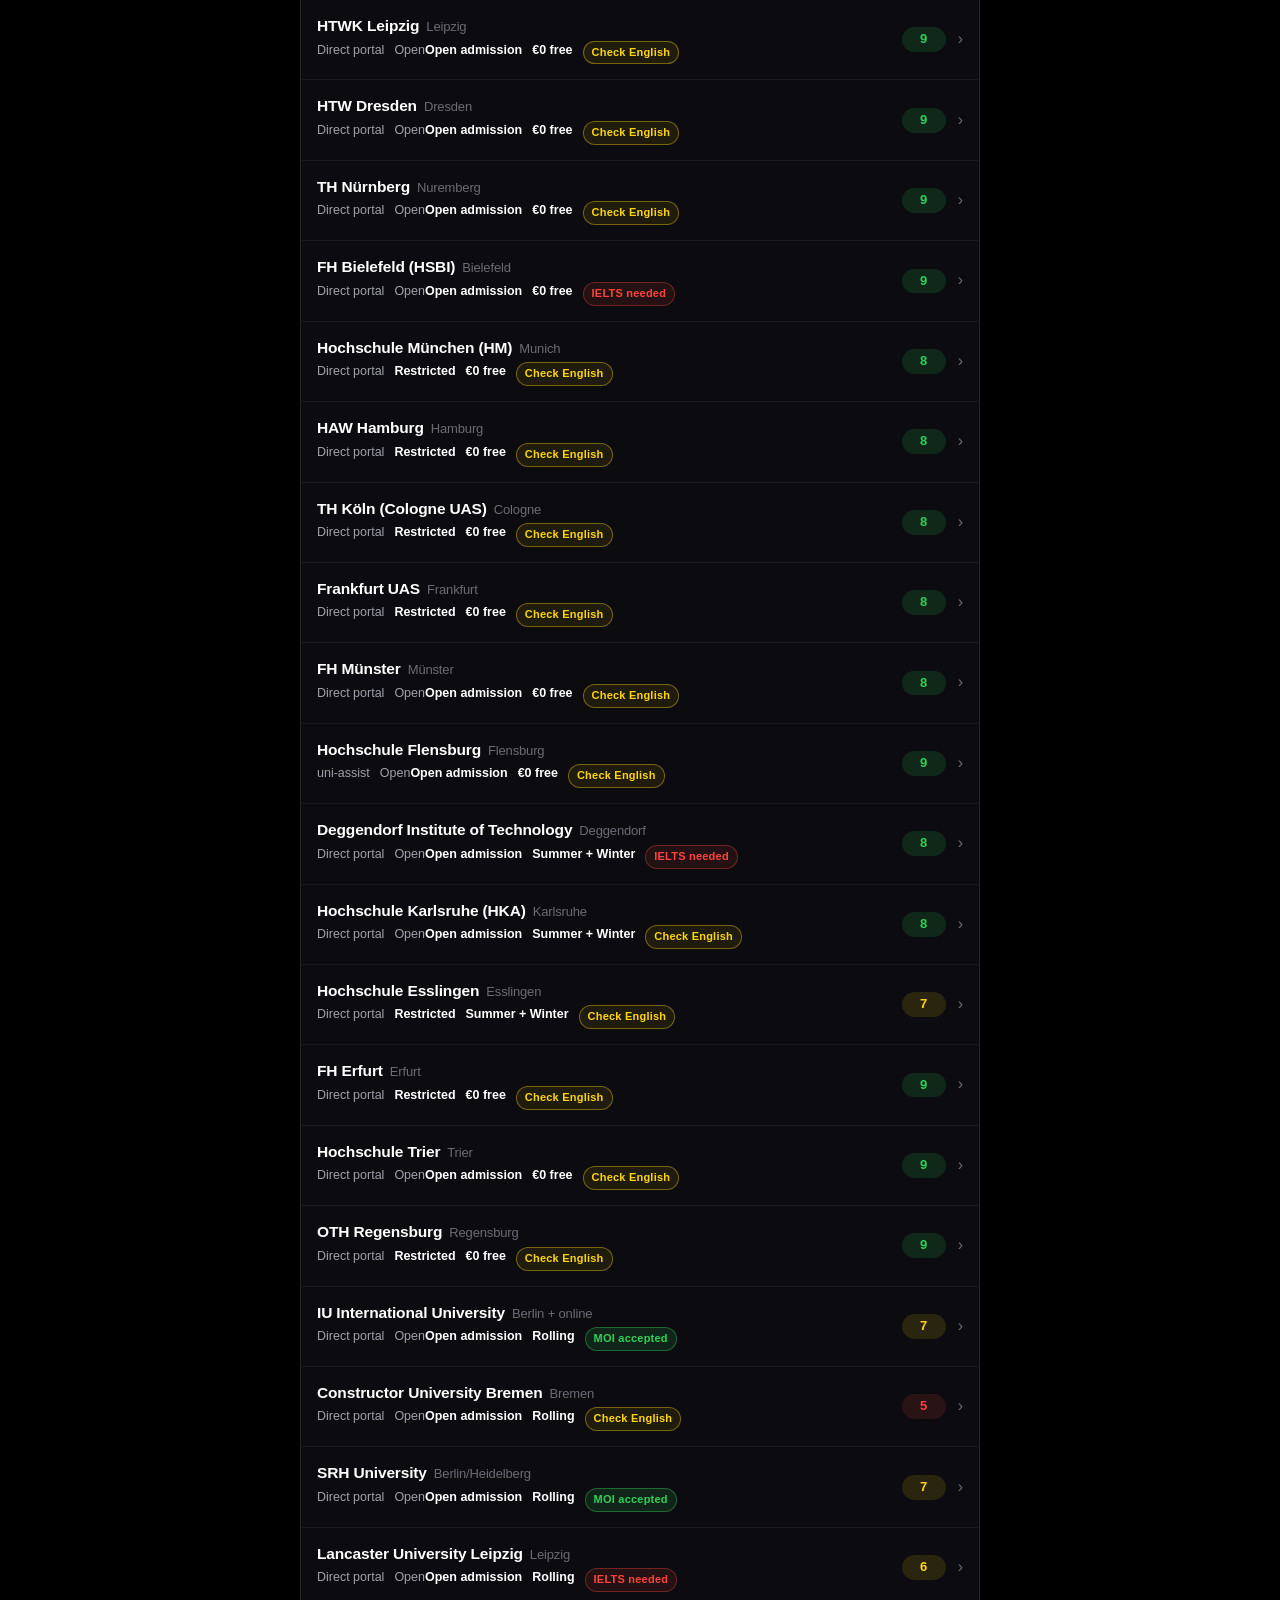
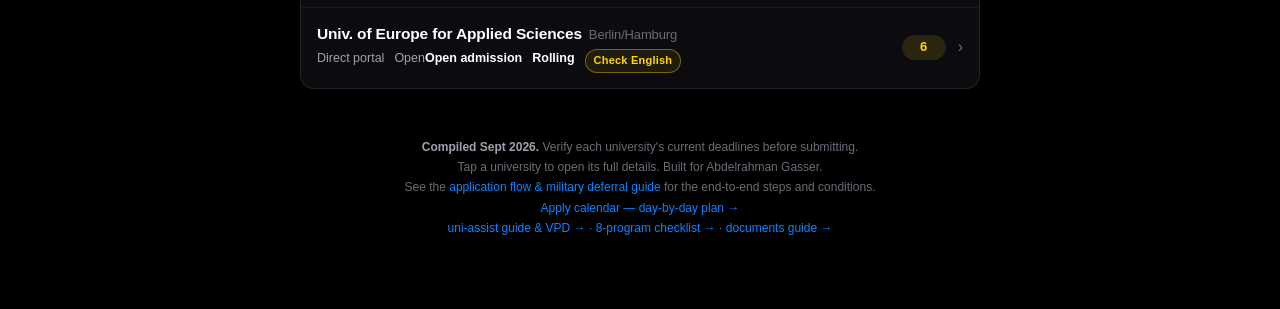
==== commit f6164896: "feat(guide): rebuild uni-assist guide (mermaid + 8 exact programs + external links) and documents gu" ====
--- a/university/index.html
+++ b/university/index.html
@@ -385,7 +385,7 @@
   <p>Tap a university to open its full details. Built for Abdelrahman Gasser.</p>
   <p>See the <a href="flow.html" style="color:var(--accent)">application flow &amp; military deferral guide</a> for the end-to-end steps and conditions.</p>
   <p><a href="apply-plan.html" style="color:var(--accent)">Apply calendar — day-by-day plan →</a></p>
-  <p><a href="uniassist.html" style="color:var(--accent)">Add programs in uni-assist →</a></p>
+  <p><a href="uni-assist.html" style="color:var(--accent)">uni-assist guide &amp; VPD →</a> · <a href="uniassist.html" style="color:var(--accent)">8-program checklist →</a> · <a href="documents.html" style="color:var(--accent)">documents guide →</a></p>
 </div>
 
 <!-- Drawer -->
